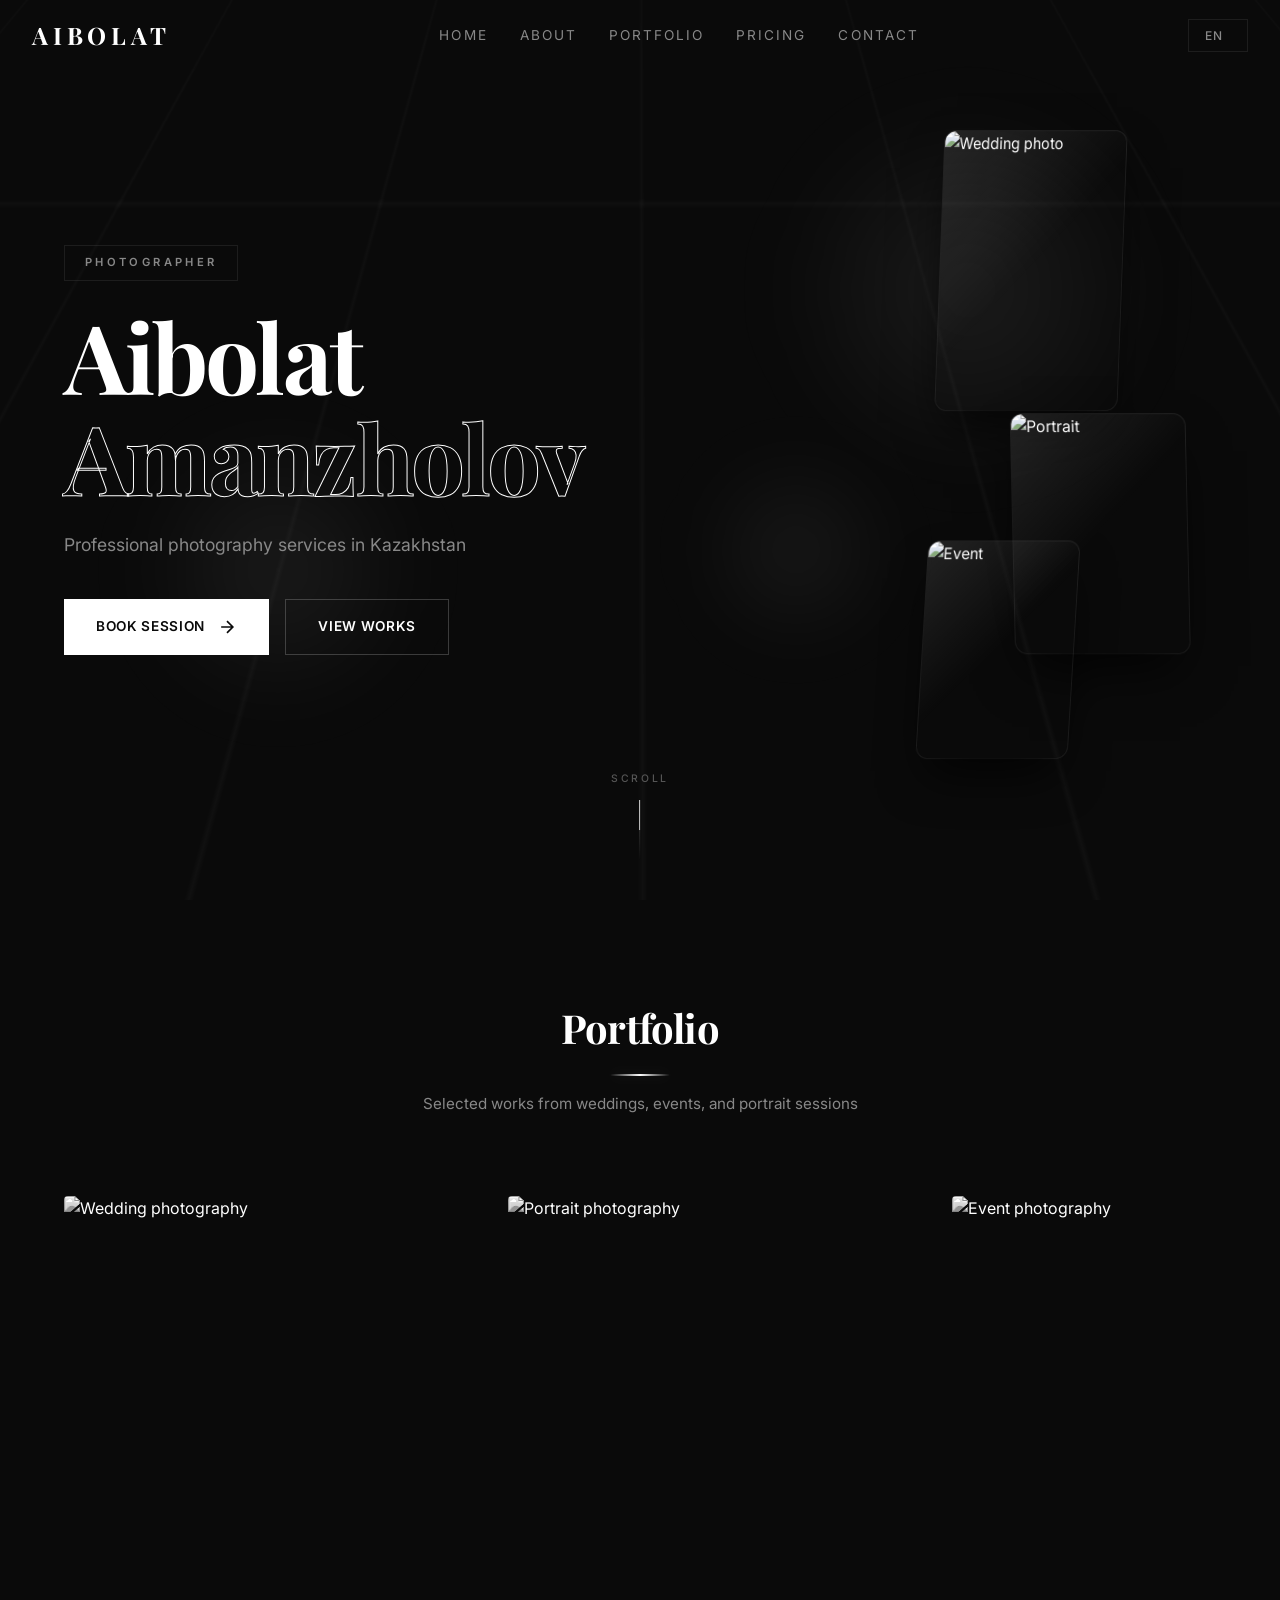
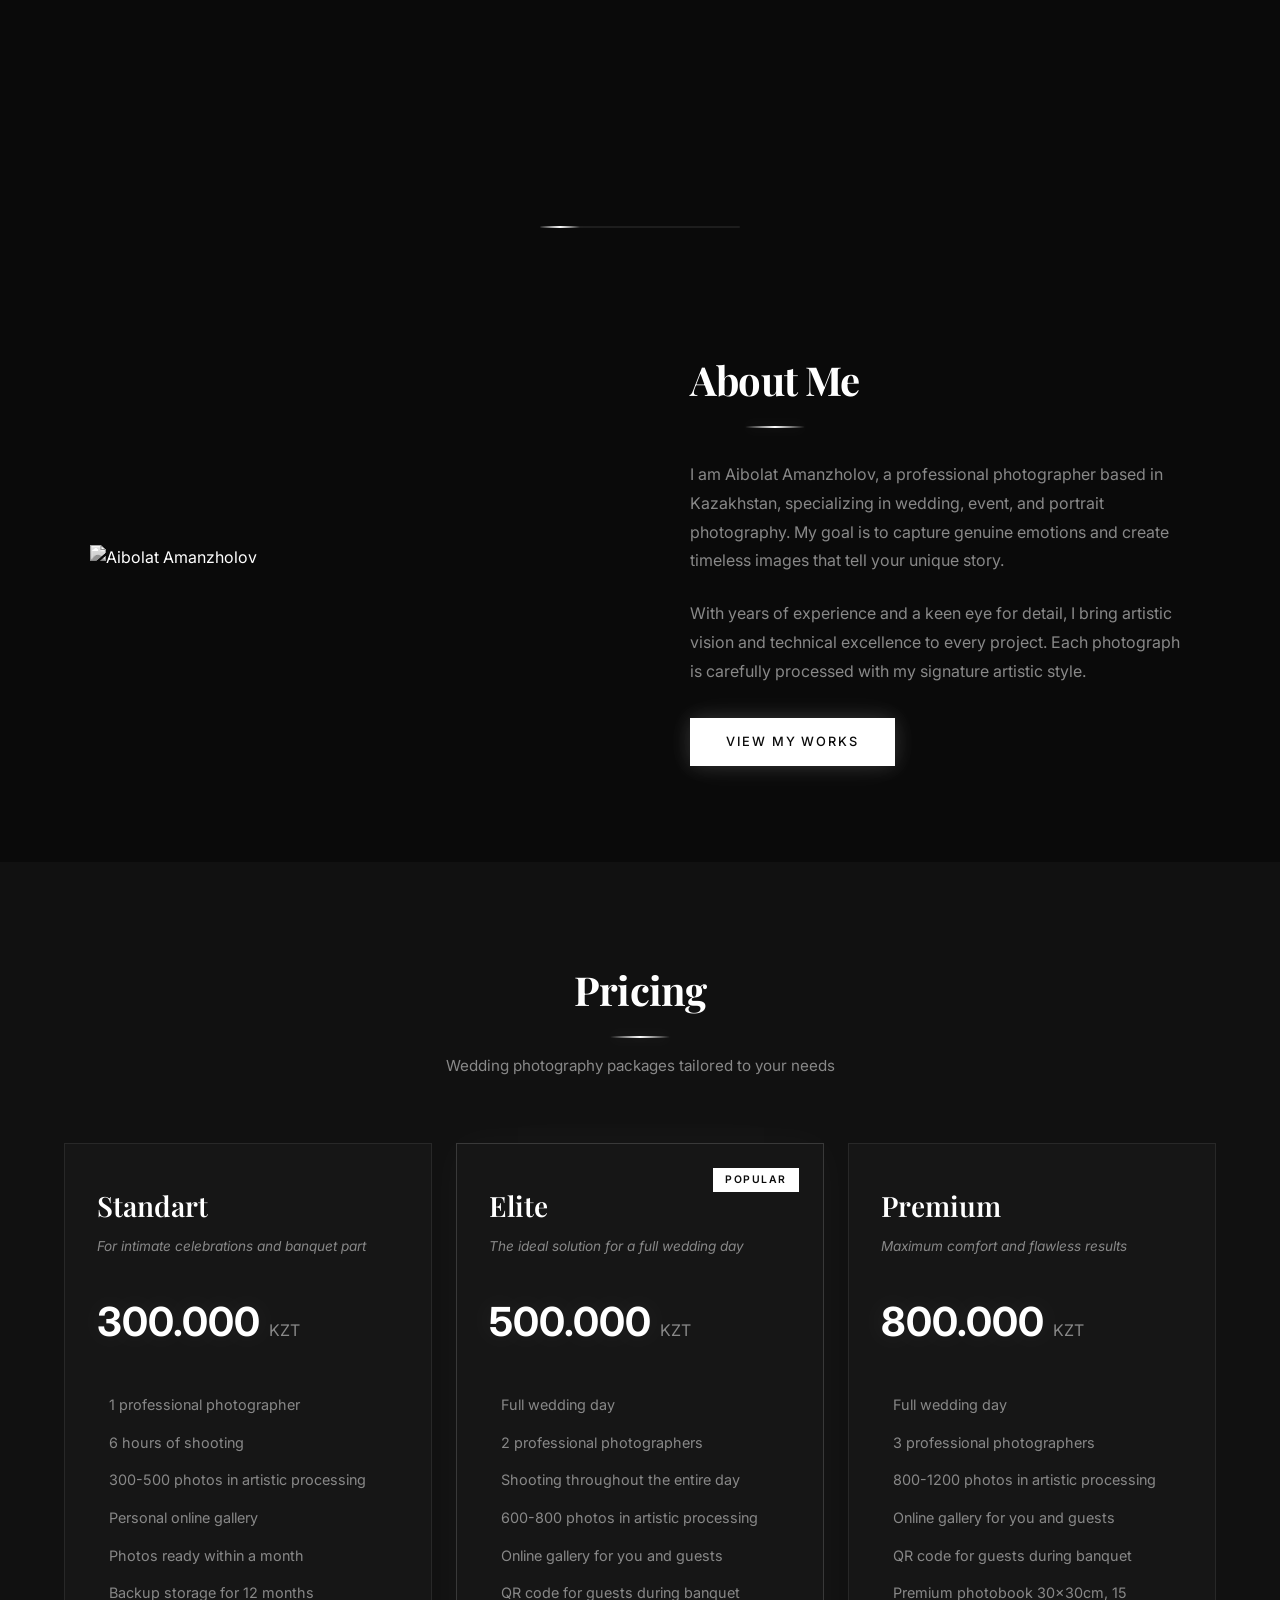
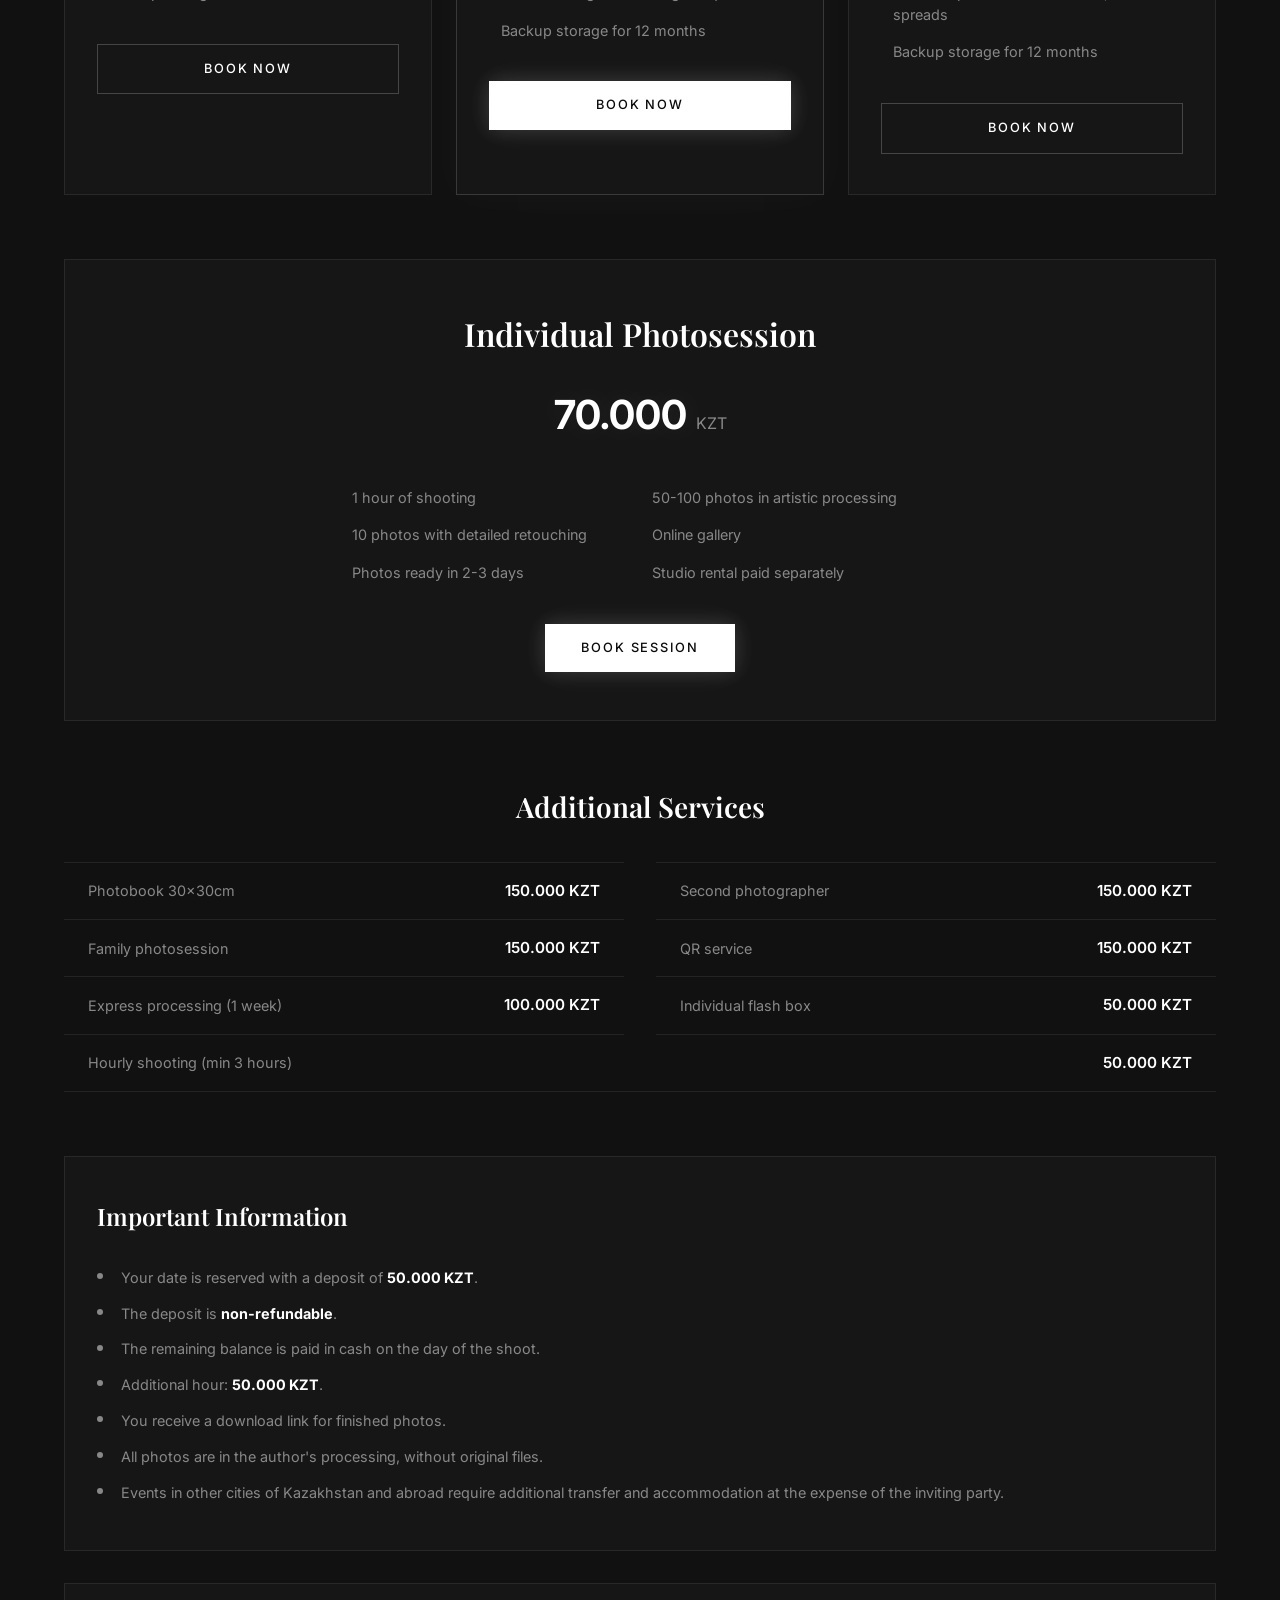
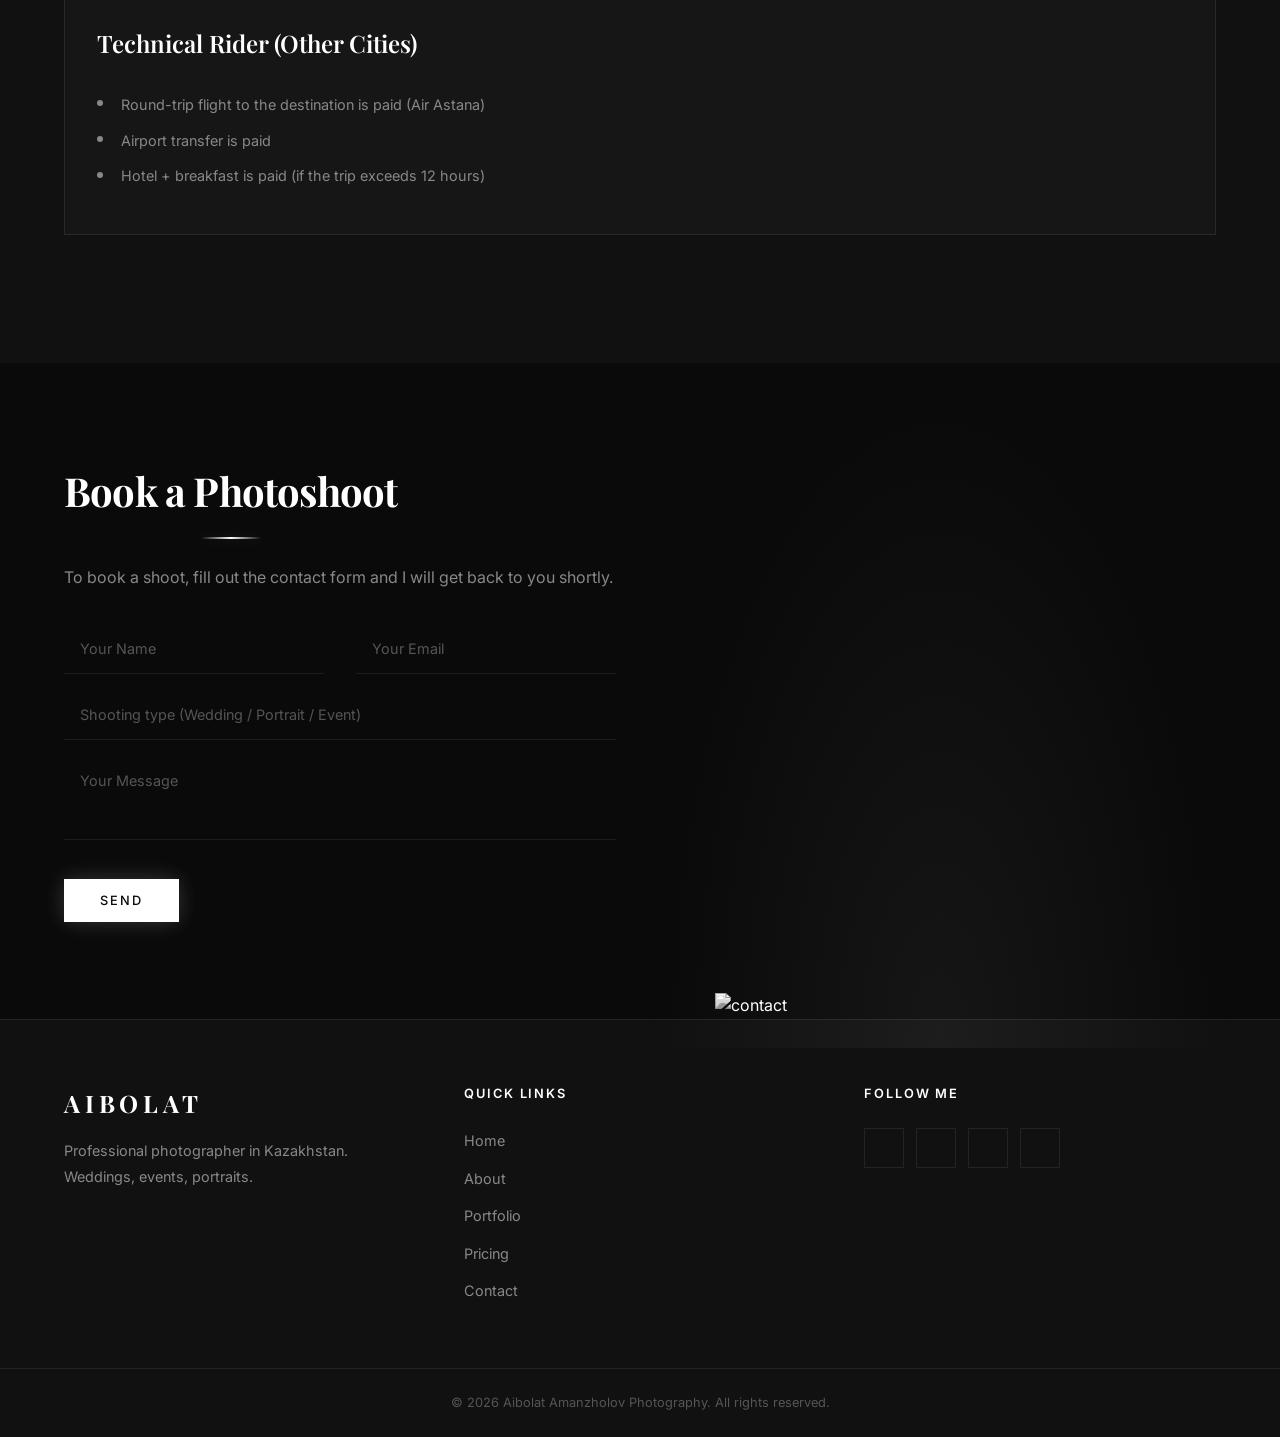
==== index.html @ a849c8fe "Add files via upload" ====
<!DOCTYPE html>
<html lang="ru">
  <head>
    <meta charset="UTF-8" />
    <meta name="viewport" content="width=device-width, initial-scale=1.0" />
    <link
      href="https://cdn.jsdelivr.net/npm/remixicon@4.5.0/fonts/remixicon.css"
      rel="stylesheet"
    />
    <link rel="stylesheet" href="styles.css" />
    <title>Aibolat Amanzholov | Photography</title>
  </head>
  <body>
    <nav>
      <div class="nav__header">
        <div class="nav__logo">
          <a href="#">AIBOLAT</a>
        </div>
        <div class="nav__menu__btn" id="menu-btn">
          <i class="ri-menu-3-line"></i>
        </div>
      </div>
      <ul class="nav__links" id="nav-links">
        <li><a href="#home" data-i18n="nav.home">Home</a></li>
        <li><a href="#about" data-i18n="nav.about">About</a></li>
        <li><a href="#portfolio" data-i18n="nav.portfolio">Portfolio</a></li>
        <li><a href="#pricing" data-i18n="nav.pricing">Pricing</a></li>
        <li><a href="#contact" data-i18n="nav.contact">Contact</a></li>
      </ul>
      <div class="lang-switcher" id="lang-switcher">
        <button class="lang-switcher__current" id="lang-btn">
          <span id="lang-label">EN</span>
          <i class="ri-global-line"></i>
        </button>
        <div class="lang-switcher__dropdown" id="lang-dropdown">
          <button data-lang="en" class="lang-option active">English</button>
          <button data-lang="ru" class="lang-option">Русский</button>
          <button data-lang="kz" class="lang-option">Қазақша</button>
        </div>
      </div>
    </nav>

    <header id="home" class="hero-3d">
      <!-- 3D Scene Container -->
      <div class="hero-scene" id="hero-scene">
        <!-- Background Layer -->
        <div class="hero-bg-layer" data-depth="0.1">
          <div class="hero-grid"></div>
        </div>
        
        <!-- Floating 3D Cards -->
        <div class="hero-cards-layer" data-depth="0.3">
          <div class="hero-card hero-card--1" data-depth="0.4">
            <img src="photos/1.jpg" alt="Wedding photo">
          </div>
          <div class="hero-card hero-card--2" data-depth="0.5">
            <img src="photos/2.jpg" alt="Portrait" />
          </div>
          <div class="hero-card hero-card--3" data-depth="0.6">
            <img src="photos/3.jpg" alt="Event" />
          </div>
        </div>
        
        <!-- Content Layer -->
        <div class="hero-content-layer" data-depth="0.2">
          <div class="hero-content-inner">
            <div class="hero-badge-new" data-i18n="header.badge">PHOTOGRAPHER</div>
            <h1 class="hero-title-3d">
              <span class="hero-word" data-char-wrap>Aibolat</span>
              <span class="hero-word hero-word--accent" data-char-wrap>Amanzholov</span>
            </h1>
            <p class="hero-tagline" data-i18n="header.description">
              Professional photography services in Kazakhstan
            </p>
            <div class="hero-cta">
              <a href="#contact" class="btn btn--primary-3d" data-i18n="header.hire">
                <span>Book Session</span>
                <svg width="20" height="20" viewBox="0 0 24 24" fill="none" stroke="currentColor" stroke-width="2">
                  <path d="M5 12h14M12 5l7 7-7 7"/>
                </svg>
              </a>
              <a href="#portfolio" class="btn btn--ghost" data-i18n="header.portfolio">View Works</a>
            </div>
          </div>
        </div>
        
        <!-- Floating Elements -->
        <div class="hero-floaters">
          <div class="hero-floater hero-floater--1" data-depth="0.7"></div>
          <div class="hero-floater hero-floater--2" data-depth="0.8"></div>
          <div class="hero-floater hero-floater--3" data-depth="0.5"></div>
        </div>
      </div>
      
      <!-- Scroll Indicator -->
      <div class="hero-scroll-indicator">
        <div class="hero-scroll-text" data-i18n="header.scroll">Scroll</div>
        <div class="hero-scroll-line"></div>
      </div>
    </header>

    <section class="scroll-gallery" id="portfolio">
      <div class="scroll-gallery__header">
        <h2 class="section__header" data-scroll="fade-up" data-i18n="portfolio.title">Portfolio</h2>
        <p class="portfolio__subtitle" data-scroll="fade-up" data-scroll-delay="200" data-i18n="portfolio.subtitle">Selected works from weddings, events, and portrait sessions</p>
      </div>
      <div class="scroll-gallery__viewport">
      <div class="scroll-gallery__track">
        <div class="scroll-gallery__item" data-category="wedding">
          <div class="scroll-gallery__item-inner">
            <img src="https://images.unsplash.com/photo-1519741497674-611481863552?w=600&h=800&fit=crop&q=80" alt="Wedding photography" />
            <div class="scroll-gallery__item-label"><span data-i18n="portfolio.wedding">Wedding</span></div>
          </div>
        </div>
        <div class="scroll-gallery__item" data-category="portrait">
          <div class="scroll-gallery__item-inner">
            <img src="https://images.unsplash.com/photo-1507003211169-0a1dd7228f2d?w=600&h=800&fit=crop&q=80" alt="Portrait photography" />
            <div class="scroll-gallery__item-label"><span data-i18n="portfolio.portrait">Portrait</span></div>
          </div>
        </div>
        <div class="scroll-gallery__item" data-category="event">
          <div class="scroll-gallery__item-inner">
            <img src="https://images.unsplash.com/photo-1511795409834-ef04bbd61622?w=600&h=800&fit=crop&q=80" alt="Event photography" />
            <div class="scroll-gallery__item-label"><span data-i18n="portfolio.event">Event</span></div>
          </div>
        </div>
        <div class="scroll-gallery__item" data-category="wedding">
          <div class="scroll-gallery__item-inner">
            <img src="https://images.unsplash.com/photo-1606216794074-735e91aa2c92?w=600&h=800&fit=crop&q=80" alt="Wedding photography" />
            <div class="scroll-gallery__item-label"><span data-i18n="portfolio.wedding">Wedding</span></div>
          </div>
        </div>
        <div class="scroll-gallery__item" data-category="portrait">
          <div class="scroll-gallery__item-inner">
            <img src="https://images.unsplash.com/photo-1531746020798-e6953c6e8e04?w=600&h=800&fit=crop&q=80" alt="Portrait photography" />
            <div class="scroll-gallery__item-label"><span data-i18n="portfolio.portrait">Portrait</span></div>
          </div>
        </div>
        <div class="scroll-gallery__item" data-category="event">
          <div class="scroll-gallery__item-inner">
            <img src="https://images.unsplash.com/photo-1540575467063-178a50c2df87?w=600&h=800&fit=crop&q=80" alt="Event photography" />
            <div class="scroll-gallery__item-label"><span data-i18n="portfolio.event">Event</span></div>
          </div>
        </div>
        <div class="scroll-gallery__item" data-category="wedding">
          <div class="scroll-gallery__item-inner">
            <img src="https://images.unsplash.com/photo-1583939003579-730e3918a45a?w=600&h=800&fit=crop&q=80" alt="Wedding photography" />
            <div class="scroll-gallery__item-label"><span data-i18n="portfolio.wedding">Wedding</span></div>
          </div>
        </div>
      </div>
      <div class="scroll-gallery__speed-bar">
        <div class="scroll-gallery__speed-fill"></div>
      </div>
      </div>
    </section>

    <!-- Custom cursor for gallery -->
    <div class="gallery-cursor" id="gallery-cursor">
      <i class="ri-arrow-right-line"></i>
    </div>

    <section class="section__container about__container" id="about">
      <div class="about__image" data-scroll="fade-right">
        <div class="about__image-wrapper">
          <img src="https://images.unsplash.com/photo-1554048612-b6a482bc67e5?w=600&h=750&fit=crop&q=80" alt="Aibolat Amanzholov" />
          <div class="about__image-glow"></div>
        </div>
      </div>
      <div class="about__content" data-scroll="fade-left" data-scroll-delay="200">
        <h2 class="section__header" data-i18n="about.title">About Me</h2>
        <p data-i18n="about.p1">
          I am Aibolat Amanzholov, a professional photographer based in Kazakhstan, specializing in wedding, event, and portrait photography. My goal is to capture genuine emotions and create timeless images that tell your unique story.
        </p>
        <p data-i18n="about.p2">
          With years of experience and a keen eye for detail, I bring artistic vision and technical excellence to every project. Each photograph is carefully processed with my signature artistic style.
        </p>
        <div class="about__btn">
          <a href="#portfolio" class="btn btn--glow" data-i18n="about.btn">VIEW MY WORKS</a>
        </div>
      </div>
    </section>

    <!-- Lightbox -->
    <div class="lightbox" id="lightbox">
      <button class="lightbox__close" id="lightbox-close"><i class="ri-close-line"></i></button>
      <button class="lightbox__prev" id="lightbox-prev"><i class="ri-arrow-left-s-line"></i></button>
      <button class="lightbox__next" id="lightbox-next"><i class="ri-arrow-right-s-line"></i></button>
      <div class="lightbox__content">
        <img id="lightbox-img" src="" alt="Gallery photo" />
      </div>
    </div>

    <section class="pricing" id="pricing">
      <div class="section__container pricing__container">
        <h2 class="section__header" data-scroll="fade-up" data-i18n="pricing.title">Pricing</h2>
        <p class="pricing__subtitle" data-scroll="fade-up" data-scroll-delay="100" data-i18n="pricing.subtitle">Wedding photography packages tailored to your needs</p>

        <!-- Wedding Packages -->
        <div class="pricing__grid" data-scroll-stagger>
          <div class="pricing__card">
            <div class="pricing__card-glow"></div>
            <h3 data-i18n="pricing.standart.name">Standart</h3>
            <p class="pricing__tagline" data-i18n="pricing.standart.tagline">For intimate celebrations and banquet part</p>
            <div class="pricing__price">300.000 <span>KZT</span></div>
            <ul class="pricing__features">
              <li><i class="ri-check-line"></i> <span data-i18n="pricing.standart.f1">1 professional photographer</span></li>
              <li><i class="ri-check-line"></i> <span data-i18n="pricing.standart.f2">6 hours of shooting</span></li>
              <li><i class="ri-check-line"></i> <span data-i18n="pricing.standart.f3">300-500 photos in artistic processing</span></li>
              <li><i class="ri-check-line"></i> <span data-i18n="pricing.standart.f4">Personal online gallery</span></li>
              <li><i class="ri-check-line"></i> <span data-i18n="pricing.standart.f5">Photos ready within a month</span></li>
              <li><i class="ri-check-line"></i> <span data-i18n="pricing.standart.f6">Backup storage for 12 months</span></li>
            </ul>
            <a href="#contact" class="btn btn--outline" data-i18n="pricing.book">Book Now</a>
          </div>

          <div class="pricing__card pricing__card--featured">
            <div class="pricing__card-glow pricing__card-glow--featured"></div>
            <div class="pricing__badge" data-i18n="pricing.popular">Popular</div>
            <h3 data-i18n="pricing.elite.name">Elite</h3>
            <p class="pricing__tagline" data-i18n="pricing.elite.tagline">The ideal solution for a full wedding day</p>
            <div class="pricing__price">500.000 <span>KZT</span></div>
            <ul class="pricing__features">
              <li><i class="ri-check-line"></i> <span data-i18n="pricing.elite.f1">Full wedding day</span></li>
              <li><i class="ri-check-line"></i> <span data-i18n="pricing.elite.f2">2 professional photographers</span></li>
              <li><i class="ri-check-line"></i> <span data-i18n="pricing.elite.f3">Shooting throughout the entire day</span></li>
              <li><i class="ri-check-line"></i> <span data-i18n="pricing.elite.f4">600-800 photos in artistic processing</span></li>
              <li><i class="ri-check-line"></i> <span data-i18n="pricing.elite.f5">Online gallery for you and guests</span></li>
              <li><i class="ri-check-line"></i> <span data-i18n="pricing.elite.f6">QR code for guests during banquet</span></li>
              <li><i class="ri-check-line"></i> <span data-i18n="pricing.elite.f7">Backup storage for 12 months</span></li>
            </ul>
            <a href="#contact" class="btn btn--glow" data-i18n="pricing.book">Book Now</a>
          </div>

          <div class="pricing__card">
            <div class="pricing__card-glow"></div>
            <h3 data-i18n="pricing.premium.name">Premium</h3>
            <p class="pricing__tagline" data-i18n="pricing.premium.tagline">Maximum comfort and flawless results</p>
            <div class="pricing__price">800.000 <span>KZT</span></div>
            <ul class="pricing__features">
              <li><i class="ri-check-line"></i> <span data-i18n="pricing.premium.f1">Full wedding day</span></li>
              <li><i class="ri-check-line"></i> <span data-i18n="pricing.premium.f2">3 professional photographers</span></li>
              <li><i class="ri-check-line"></i> <span data-i18n="pricing.premium.f3">800-1200 photos in artistic processing</span></li>
              <li><i class="ri-check-line"></i> <span data-i18n="pricing.premium.f4">Online gallery for you and guests</span></li>
              <li><i class="ri-check-line"></i> <span data-i18n="pricing.premium.f5">QR code for guests during banquet</span></li>
              <li><i class="ri-check-line"></i> <span data-i18n="pricing.premium.f6">Premium photobook 30x30cm, 15 spreads</span></li>
              <li><i class="ri-check-line"></i> <span data-i18n="pricing.premium.f7">Backup storage for 12 months</span></li>
            </ul>
            <a href="#contact" class="btn btn--outline" data-i18n="pricing.book">Book Now</a>
          </div>
        </div>

        <!-- Individual Session -->
        <div class="pricing__individual">
          <div class="pricing__individual-card">
            <div class="pricing__card-glow"></div>
            <h3 data-i18n="pricing.individual.name">Individual Photosession</h3>
            <div class="pricing__price">70.000 <span>KZT</span></div>
            <ul class="pricing__features pricing__features--inline">
              <li><i class="ri-check-line"></i> <span data-i18n="pricing.individual.f1">1 hour of shooting</span></li>
              <li><i class="ri-check-line"></i> <span data-i18n="pricing.individual.f2">50-100 photos in artistic processing</span></li>
              <li><i class="ri-check-line"></i> <span data-i18n="pricing.individual.f3">10 photos with detailed retouching</span></li>
              <li><i class="ri-check-line"></i> <span data-i18n="pricing.individual.f4">Online gallery</span></li>
              <li><i class="ri-check-line"></i> <span data-i18n="pricing.individual.f5">Photos ready in 2-3 days</span></li>
              <li><i class="ri-check-line"></i> <span data-i18n="pricing.individual.f6">Studio rental paid separately</span></li>
            </ul>
            <a href="#contact" class="btn btn--glow" data-i18n="pricing.bookSession">Book Session</a>
          </div>
        </div>

        <!-- Additional Services -->
        <div class="pricing__extras">
          <h3 data-i18n="pricing.extras.title">Additional Services</h3>
          <div class="pricing__extras-grid">
            <div class="pricing__extra-item">
              <span class="pricing__extra-name" data-i18n="pricing.extras.e1">Photobook 30x30cm</span>
              <span class="pricing__extra-price">150.000 KZT</span>
            </div>
            <div class="pricing__extra-item">
              <span class="pricing__extra-name" data-i18n="pricing.extras.e2">Second photographer</span>
              <span class="pricing__extra-price">150.000 KZT</span>
            </div>
            <div class="pricing__extra-item">
              <span class="pricing__extra-name" data-i18n="pricing.extras.e3">Family photosession</span>
              <span class="pricing__extra-price">150.000 KZT</span>
            </div>
            <div class="pricing__extra-item">
              <span class="pricing__extra-name" data-i18n="pricing.extras.e4">QR service</span>
              <span class="pricing__extra-price">150.000 KZT</span>
            </div>
            <div class="pricing__extra-item">
              <span class="pricing__extra-name" data-i18n="pricing.extras.e5">Express processing (1 week)</span>
              <span class="pricing__extra-price">100.000 KZT</span>
            </div>
            <div class="pricing__extra-item">
              <span class="pricing__extra-name" data-i18n="pricing.extras.e6">Individual flash box</span>
              <span class="pricing__extra-price">50.000 KZT</span>
            </div>
            <div class="pricing__extra-item">
              <span class="pricing__extra-name" data-i18n="pricing.extras.e7">Hourly shooting (min 3 hours)</span>
              <span class="pricing__extra-price">50.000 KZT</span>
            </div>
          </div>
        </div>

        <!-- Important Info -->
        <div class="pricing__info" data-scroll="fade-up">
          <h3 data-i18n="pricing.info.title">Important Information</h3>
          <ul>
            <li data-i18n-html="pricing.info.i1">Your date is reserved with a deposit of <strong>50.000 KZT</strong>.</li>
            <li data-i18n-html="pricing.info.i2">The deposit is <strong>non-refundable</strong>.</li>
            <li data-i18n="pricing.info.i3">The remaining balance is paid in cash on the day of the shoot.</li>
            <li data-i18n-html="pricing.info.i4">Additional hour: <strong>50.000 KZT</strong>.</li>
            <li data-i18n="pricing.info.i5">You receive a download link for finished photos.</li>
            <li data-i18n="pricing.info.i6">All photos are in the author's processing, without original files.</li>
            <li data-i18n="pricing.info.i7">Events in other cities of Kazakhstan and abroad require additional transfer and accommodation at the expense of the inviting party.</li>
          </ul>
        </div>

        <!-- Rider -->
        <div class="pricing__rider" data-scroll="fade-up" data-scroll-delay="200">
          <h3 data-i18n="pricing.rider.title">Technical Rider (Other Cities)</h3>
          <ul>
            <li data-i18n="pricing.rider.r1">Round-trip flight to the destination is paid (Air Astana)</li>
            <li data-i18n="pricing.rider.r2">Airport transfer is paid</li>
            <li data-i18n="pricing.rider.r3">Hotel + breakfast is paid (if the trip exceeds 12 hours)</li>
          </ul>
        </div>
      </div>
    </section>

    <section class="contact" id="contact">
      <div class="section__container contact__container">
        <div class="contact__content" data-scroll="fade-right">
          <h2 class="section__header" data-i18n="contact.title">Book a Photoshoot</h2>
          <p data-i18n="contact.desc">
            To book a shoot, fill out the contact form and I will get back to you shortly.
          </p>
          <form action="/">
            <div class="input__row">
              <input type="text" data-i18n-placeholder="contact.name" placeholder="Your Name" />
              <input type="text" data-i18n-placeholder="contact.email" placeholder="Your Email" />
            </div>
            <input type="text" data-i18n-placeholder="contact.type" placeholder="Shooting type (Wedding / Portrait / Event)" />
            <textarea data-i18n-placeholder="contact.message" placeholder="Your Message" rows="3"></textarea>
            <button class="btn btn--glow" type="submit" data-i18n="contact.send">SEND</button>
          </form>
        </div>
        <div class="contact__image" data-scroll="fade-left" data-scroll-delay="200">
          <img src="https://images.unsplash.com/photo-1452587925148-ce544e77e70d?w=600&h=800&fit=crop&q=80" alt="contact" />
          <div class="contact__image-glow"></div>
        </div>
      </div>
    </section>

    <footer>
      <div class="section__container footer__container" data-scroll-stagger>
        <div class="footer__col">
          <div class="footer__logo">AIBOLAT</div>
          <p data-i18n="footer.desc">
            Professional photographer in Kazakhstan. Weddings, events, portraits.
          </p>
        </div>
        <div class="footer__col">
          <h4 data-i18n="footer.links">Quick Links</h4>
          <ul class="footer__links">
            <li><a href="#home" data-i18n="nav.home">Home</a></li>
            <li><a href="#about" data-i18n="nav.about">About</a></li>
            <li><a href="#portfolio" data-i18n="nav.portfolio">Portfolio</a></li>
            <li><a href="#pricing" data-i18n="nav.pricing">Pricing</a></li>
            <li><a href="#contact" data-i18n="nav.contact">Contact</a></li>
          </ul>
        </div>
        <div class="footer__col">
          <h4 data-i18n="footer.follow">Follow Me</h4>
          <ul class="footer__socials">
            <li>
              <a href="#" aria-label="Instagram"><i class="ri-instagram-line"></i></a>
            </li>
            <li>
              <a href="#" aria-label="Telegram"><i class="ri-telegram-fill"></i></a>
            </li>
            <li>
              <a href="#" aria-label="WhatsApp"><i class="ri-whatsapp-line"></i></a>
            </li>
            <li>
              <a href="#" aria-label="YouTube"><i class="ri-youtube-fill"></i></a>
            </li>
          </ul>
        </div>
      </div>
      <div class="footer__bar">
        &copy; 2026 Aibolat Amanzholov Photography. All rights reserved.
      </div>
    </footer>

    <script src="https://unpkg.com/scrollreveal"></script>
    <script src="main.js"></script>
  </body>
</html>
---- styles.css ----
@import url("https://fonts.googleapis.com/css2?family=Playfair+Display:ital,wght@0,400..900;1,400..900&family=Inter:wght@100;200;300;400;500;600;700;800;900&display=swap");

:root {
  --bg-primary: #0a0a0a;
  --bg-secondary: #111111;
  --bg-card: #161616;
  --bg-card-hover: #1a1a1a;
  --text-primary: #ffffff;
  --text-secondary: #888888;
  --text-muted: #555555;
  --accent: #ffffff;
  --accent-glow: rgba(255, 255, 255, 0.15);
  --accent-glow-strong: rgba(255, 255, 255, 0.3);
  --border: rgba(255, 255, 255, 0.08);
  --border-hover: rgba(255, 255, 255, 0.2);
  --max-width: 1200px;
  --header-font: "Playfair Display", serif;
  --body-font: "Inter", sans-serif;
}

* {
  padding: 0;
  margin: 0;
  box-sizing: border-box;
}

::selection {
  background: rgba(255, 255, 255, 0.2);
  color: #fff;
}

.section__container {
  max-width: var(--max-width);
  margin: auto;
  padding: 6rem 1.5rem;
}

.section__header {
  position: relative;
  width: fit-content;
  margin-inline: auto;
  padding-bottom: 1rem;
  font-size: 2.5rem;
  font-weight: 700;
  font-family: var(--header-font);
  color: var(--text-primary);
  text-align: center;
  letter-spacing: -0.02em;
}

.section__header::after {
  position: absolute;
  content: "";
  bottom: 0;
  left: 50%;
  transform: translateX(-50%);
  height: 2px;
  width: 60px;
  background: linear-gradient(90deg, transparent, var(--text-primary), transparent);
  box-shadow: 0 0 15px var(--accent-glow), 0 0 30px var(--accent-glow);
}

/* Buttons */
.btn {
  display: inline-block;
  padding: 0.875rem 2.25rem;
  outline: none;
  border: none;
  font-family: var(--body-font);
  font-size: 0.8rem;
  font-weight: 500;
  letter-spacing: 0.15em;
  text-transform: uppercase;
  text-decoration: none;
  cursor: pointer;
  transition: all 0.4s cubic-bezier(0.25, 0.46, 0.45, 0.94);
}

.btn--glow {
  color: var(--bg-primary);
  background-color: var(--text-primary);
  box-shadow: 0 0 20px var(--accent-glow), 0 0 40px rgba(255, 255, 255, 0.05);
}

.btn--glow:hover {
  background-color: #e0e0e0;
  box-shadow: 0 0 30px var(--accent-glow-strong), 0 0 60px var(--accent-glow);
  transform: translateY(-2px);
}

.btn--outline {
  color: var(--text-primary);
  background-color: transparent;
  border: 1px solid var(--border-hover);
}

.btn--outline:hover {
  border-color: var(--text-primary);
  background-color: rgba(255, 255, 255, 0.05);
  box-shadow: 0 0 20px var(--accent-glow);
  transform: translateY(-2px);
}

img {
  display: flex;
  width: 100%;
}

a {
  text-decoration: none;
  transition: 0.3s;
}

ul {
  list-style: none;
}

html,
body {
  scroll-behavior: smooth;
}

body {
  font-family: var(--body-font);
  background-color: var(--bg-primary);
  color: var(--text-primary);
  line-height: 1.6;
  overflow-x: hidden;
}

/* ==================== NAV ==================== */
nav {
  position: fixed;
  isolation: isolate;
  width: 100%;
  z-index: 99;
  transition: background-color 0.3s;
}

nav.scrolled {
  background-color: rgba(10, 10, 10, 0.95);
  backdrop-filter: blur(20px);
  border-bottom: 1px solid var(--border);
}

.nav__header {
  padding: 1rem 1.5rem;
  width: 100%;
  display: flex;
  align-items: center;
  justify-content: space-between;
}

.nav__logo a {
  font-family: var(--header-font);
  font-size: 1.5rem;
  font-weight: 700;
  color: var(--text-primary);
  letter-spacing: 0.2em;
}

.nav__menu__btn {
  font-size: 1.5rem;
  color: var(--text-primary);
  cursor: pointer;
}

@media (max-width: 767px) {
  nav > .lang-switcher {
    position: absolute;
    top: 0.85rem;
    right: 3.5rem;
  }
}

.nav__links {
  position: absolute;
  bottom: 0;
  left: 0;
  width: 100%;
  display: flex;
  align-items: center;
  justify-content: center;
  flex-direction: column;
  gap: 2rem;
  padding: 2rem;
  background-color: rgba(10, 10, 10, 0.98);
  backdrop-filter: blur(20px);
  transition: transform 0.5s cubic-bezier(0.25, 0.46, 0.45, 0.94);
  z-index: -1;
}

.nav__links.open {
  transform: translateY(100%);
}

.nav__links a {
  font-weight: 400;
  font-size: 0.85rem;
  letter-spacing: 0.15em;
  text-transform: uppercase;
  color: var(--text-secondary);
}

.nav__links a:hover {
  color: var(--text-primary);
  text-shadow: 0 0 20px var(--accent-glow);
}

/* ==================== LANGUAGE SWITCHER ==================== */
.lang-switcher {
  position: relative;
  z-index: 100;
}

.lang-switcher__current {
  display: flex;
  align-items: center;
  gap: 0.5rem;
  padding: 0.5rem 1rem;
  background: transparent;
  border: 1px solid var(--border);
  color: var(--text-secondary);
  font-family: var(--body-font);
  font-size: 0.75rem;
  font-weight: 500;
  letter-spacing: 0.1em;
  cursor: pointer;
  transition: all 0.3s;
}

.lang-switcher__current:hover {
  border-color: var(--border-hover);
  color: var(--text-primary);
}

.lang-switcher__current i {
  font-size: 1rem;
}

.lang-switcher__dropdown {
  position: absolute;
  top: calc(100% + 0.5rem);
  right: 0;
  display: flex;
  flex-direction: column;
  min-width: 140px;
  background-color: rgba(17, 17, 17, 0.98);
  border: 1px solid var(--border);
  backdrop-filter: blur(20px);
  opacity: 0;
  visibility: hidden;
  transform: translateY(-8px);
  transition: all 0.3s cubic-bezier(0.25, 0.46, 0.45, 0.94);
}

.lang-switcher__dropdown.open {
  opacity: 1;
  visibility: visible;
  transform: translateY(0);
}

.lang-option {
  padding: 0.65rem 1rem;
  background: none;
  border: none;
  color: var(--text-secondary);
  font-family: var(--body-font);
  font-size: 0.8rem;
  text-align: left;
  cursor: pointer;
  transition: all 0.2s;
}

.lang-option:hover {
  background-color: rgba(255, 255, 255, 0.05);
  color: var(--text-primary);
}

.lang-option.active {
  color: var(--text-primary);
  background-color: rgba(255, 255, 255, 0.03);
}

/* ==================== 3D PARALLAX HERO SECTION ==================== */
.hero-3d {
  position: relative;
  min-height: 100vh;
  display: flex;
  align-items: center;
  justify-content: center;
  background: var(--bg-primary);
  overflow: hidden;
  perspective: 1000px;
}

.hero-scene {
  position: relative;
  width: 100%;
  height: 100vh;
  transform-style: preserve-3d;
  transition: opacity 0.6s ease, transform 0.6s ease;
}

/* Scroll fade out effect */
.hero-3d.is-scrolled .hero-scene {
  opacity: 0;
  transform: translateY(-100px) rotateX(10deg) scale(0.9);
}

.hero-3d.is-scrolled .hero-scroll-indicator {
  opacity: 0;
  transform: translateX(-50%) translateY(30px);
}

/* Background Grid Layer */
.hero-bg-layer {
  position: absolute;
  inset: 0;
  z-index: 1;
}

.hero-grid {
  position: absolute;
  inset: -50%;
  background-image: 
    linear-gradient(rgba(255, 255, 255, 0.03) 1px, transparent 1px),
    linear-gradient(90deg, rgba(255, 255, 255, 0.03) 1px, transparent 1px);
  background-size: 80px 80px;
  transform: perspective(500px) rotateX(60deg);
  transform-origin: center top;
  mask-image: radial-gradient(ellipse at center, black 30%, transparent 70%);
  -webkit-mask-image: radial-gradient(ellipse at center, black 30%, transparent 70%);
}

/* 3D Floating Cards */
.hero-cards-layer {
  position: absolute;
  inset: 0;
  z-index: 2;
  pointer-events: none;
}

.hero-card {
  position: absolute;
  width: 200px;
  height: 280px;
  border-radius: 12px;
  overflow: hidden;
  box-shadow: 
    0 25px 50px -12px rgba(0, 0, 0, 0.8),
    0 0 0 1px rgba(255, 255, 255, 0.1);
  transform-style: preserve-3d;
  transition: transform 0.1s ease-out;
  will-change: transform;
}

.hero-card img {
  width: 100%;
  height: 100%;
  object-fit: cover;
  filter: grayscale(60%) contrast(1.1);
  transition: filter 0.4s ease;
}

.hero-card::after {
  content: '';
  position: absolute;
  inset: 0;
  background: linear-gradient(135deg, rgba(255,255,255,0.1) 0%, transparent 50%);
  pointer-events: none;
}

.hero-card--1 {
  top: 15%;
  right: 10%;
  transform: rotateY(-25deg) rotateX(5deg) translateZ(50px);
  animation: float1 6s ease-in-out infinite;
}

.hero-card--2 {
  top: 45%;
  right: 5%;
  width: 180px;
  height: 240px;
  transform: rotateY(-15deg) rotateX(-5deg) translateZ(100px);
  animation: float2 7s ease-in-out infinite;
}

.hero-card--3 {
  bottom: 15%;
  right: 15%;
  width: 160px;
  height: 220px;
  transform: rotateY(-20deg) rotateX(10deg) translateZ(30px);
  animation: float3 8s ease-in-out infinite;
}

@keyframes float1 {
  0%, 100% { transform: rotateY(-25deg) rotateX(5deg) translateZ(50px) translateY(0); }
  50% { transform: rotateY(-25deg) rotateX(5deg) translateZ(50px) translateY(-20px); }
}

@keyframes float2 {
  0%, 100% { transform: rotateY(-15deg) rotateX(-5deg) translateZ(100px) translateY(0); }
  50% { transform: rotateY(-15deg) rotateX(-5deg) translateZ(100px) translateY(-15px); }
}

@keyframes float3 {
  0%, 100% { transform: rotateY(-20deg) rotateX(10deg) translateZ(30px) translateY(0); }
  50% { transform: rotateY(-20deg) rotateX(10deg) translateZ(30px) translateY(-25px); }
}

/* Content Layer */
.hero-content-layer {
  position: absolute;
  inset: 0;
  display: flex;
  align-items: center;
  z-index: 5;
  padding: 0 5%;
}

.hero-content-inner {
  max-width: 700px;
}

.hero-badge-new {
  display: inline-block;
  padding: 0.5rem 1.25rem;
  margin-bottom: 1.5rem;
  font-size: 0.7rem;
  font-weight: 600;
  letter-spacing: 0.3em;
  color: var(--text-secondary);
  border: 1px solid var(--border);
  opacity: 0;
  transform: translateY(30px);
  animation: fadeInUp 0.8s ease 0.2s forwards;
}

.hero-title-3d {
  font-family: var(--header-font);
  font-size: clamp(3rem, 8vw, 6rem);
  font-weight: 700;
  line-height: 1.05;
  letter-spacing: -0.03em;
  margin-bottom: 1.5rem;
}

.hero-word {
  display: block;
  color: var(--text-primary);
  opacity: 0;
  transform: translateY(60px) rotateX(-15deg);
  animation: wordReveal 1s cubic-bezier(0.16, 1, 0.3, 1) forwards;
  transform-origin: left center;
}

.hero-word:nth-child(1) { animation-delay: 0.3s; }
.hero-word:nth-child(2) { animation-delay: 0.5s; }

.hero-word--accent {
  color: transparent;
  -webkit-text-stroke: 1px var(--text-primary);
  text-stroke: 1px var(--text-primary);
}

@keyframes wordReveal {
  to {
    opacity: 1;
    transform: translateY(0) rotateX(0);
  }
}

@keyframes fadeInUp {
  to {
    opacity: 1;
    transform: translateY(0);
  }
}

.hero-tagline {
  font-size: 1.1rem;
  line-height: 1.6;
  color: var(--text-secondary);
  margin-bottom: 2.5rem;
  max-width: 450px;
  opacity: 0;
  transform: translateY(30px);
  animation: fadeInUp 0.8s ease 0.7s forwards;
}

.hero-cta {
  display: flex;
  gap: 1rem;
  flex-wrap: wrap;
  opacity: 0;
  transform: translateY(30px);
  animation: fadeInUp 0.8s ease 0.9s forwards;
}

.btn--primary-3d {
  display: inline-flex;
  align-items: center;
  gap: 0.75rem;
  padding: 1rem 2rem;
  background: var(--text-primary);
  color: var(--bg-primary);
  font-family: var(--body-font);
  font-size: 0.85rem;
  font-weight: 600;
  letter-spacing: 0.05em;
  text-transform: uppercase;
  text-decoration: none;
  border: none;
  cursor: pointer;
  transition: all 0.4s cubic-bezier(0.16, 1, 0.3, 1);
  overflow: hidden;
  position: relative;
}

.btn--primary-3d svg {
  transition: transform 0.4s ease;
}

.btn--primary-3d:hover {
  transform: translateY(-3px);
  box-shadow: 0 20px 40px rgba(255, 255, 255, 0.15);
}

.btn--primary-3d:hover svg {
  transform: translateX(5px);
}

.btn--ghost {
  display: inline-flex;
  align-items: center;
  padding: 1rem 2rem;
  background: transparent;
  color: var(--text-primary);
  font-family: var(--body-font);
  font-size: 0.85rem;
  font-weight: 600;
  letter-spacing: 0.05em;
  text-transform: uppercase;
  text-decoration: none;
  border: 1px solid var(--border-hover);
  cursor: pointer;
  transition: all 0.4s ease;
}

.btn--ghost:hover {
  border-color: var(--text-primary);
  background: rgba(255, 255, 255, 0.05);
}

/* Floating Elements */
.hero-floaters {
  position: absolute;
  inset: 0;
  z-index: 1;
  pointer-events: none;
}

.hero-floater {
  position: absolute;
  border-radius: 50%;
  background: radial-gradient(circle, rgba(255,255,255,0.08) 0%, transparent 70%);
  filter: blur(40px);
}

.hero-floater--1 {
  width: 400px;
  height: 400px;
  top: 10%;
  left: 60%;
  animation: floatOrb 10s ease-in-out infinite;
}

.hero-floater--2 {
  width: 300px;
  height: 300px;
  bottom: 20%;
  left: 10%;
  animation: floatOrb 12s ease-in-out infinite reverse;
}

.hero-floater--3 {
  width: 200px;
  height: 200px;
  top: 50%;
  right: 30%;
  animation: floatOrb 8s ease-in-out infinite;
}

@keyframes floatOrb {
  0%, 100% { transform: translate(0, 0) scale(1); }
  33% { transform: translate(30px, -30px) scale(1.1); }
  66% { transform: translate(-20px, 20px) scale(0.9); }
}

/* Scroll Indicator */
.hero-scroll-indicator {
  position: absolute;
  bottom: 2.5rem;
  left: 50%;
  transform: translateX(-50%);
  display: flex;
  flex-direction: column;
  align-items: center;
  gap: 0.75rem;
  z-index: 10;
  transition: all 0.5s ease;
}

.hero-scroll-text {
  font-size: 0.65rem;
  font-weight: 500;
  letter-spacing: 0.25em;
  text-transform: uppercase;
  color: var(--text-muted);
}

.hero-scroll-line {
  width: 1px;
  height: 60px;
  background: linear-gradient(to bottom, var(--text-muted), transparent);
  position: relative;
  overflow: hidden;
}

.hero-scroll-line::after {
  content: '';
  position: absolute;
  top: 0;
  left: 0;
  width: 100%;
  height: 30px;
  background: var(--text-primary);
  animation: scrollLine 2s ease-in-out infinite;
}

@keyframes scrollLine {
  0% { transform: translateY(-100%); }
  50% { transform: translateY(200%); }
  100% { transform: translateY(200%); }
}

/* Responsive */
@media (max-width: 1024px) {
  .hero-card--1 { top: 10%; right: 5%; width: 150px; height: 200px; }
  .hero-card--2 { top: 35%; right: 2%; width: 130px; height: 180px; }
  .hero-card--3 { bottom: 20%; right: 8%; width: 120px; height: 160px; }
  
  .hero-title-3d {
    font-size: clamp(2.5rem, 7vw, 4.5rem);
  }
}

@media (max-width: 768px) {
  .hero-cards-layer {
    opacity: 0.4;
  }
  
  .hero-card--1 { right: -5%; }
  .hero-card--2 { right: -10%; }
  .hero-card--3 { right: 0%; }
  
  .hero-content-layer {
    padding: 0 1.5rem;
  }
  
  .hero-cta {
    flex-direction: column;
  }
  
  .btn--primary-3d,
  .btn--ghost {
    width: 100%;
    justify-content: center;
  }
}

@media (max-width: 480px) {
  .hero-title-3d {
    font-size: 2.5rem;
  }
  
  .hero-cards-layer {
    display: none;
  }
}

/* Legacy button styles kept for compatibility */
.btn--primary {
  display: inline-flex;
  align-items: center;
  justify-content: center;
  padding: 1rem 2.5rem;
  background: var(--text-primary);
  color: var(--bg-primary);
  font-family: var(--body-font);
  font-size: 0.85rem;
  font-weight: 600;
  letter-spacing: 0.05em;
  text-transform: uppercase;
  text-decoration: none;
  border: none;
  cursor: pointer;
  transition: all 0.4s cubic-bezier(0.25, 0.46, 0.45, 0.94);
  box-shadow: 0 0 30px rgba(255, 255, 255, 0.1);
}

.btn--primary:hover {
  transform: translateY(-3px);
  box-shadow: 0 0 50px rgba(255, 255, 255, 0.2);
}

.btn--secondary {
  display: inline-flex;
  align-items: center;
  justify-content: center;
  padding: 1rem 2.5rem;
  background: transparent;
  color: var(--text-primary);
  font-family: var(--body-font);
  font-size: 0.85rem;
  font-weight: 600;
  letter-spacing: 0.05em;
  text-transform: uppercase;
  text-decoration: none;
  border: 1px solid var(--border-hover);
  cursor: pointer;
  transition: all 0.4s cubic-bezier(0.25, 0.46, 0.45, 0.94);
}

.btn--secondary:hover {
  border-color: var(--text-primary);
  background: rgba(255, 255, 255, 0.05);
  transform: translateY(-3px);
}

/* Hero Image */
.hero-image {
  position: relative;
  flex-shrink: 0;
  opacity: 0;
  transform: translateX(60px) scale(0.95);
  animation: heroImageReveal 1s cubic-bezier(0.25, 0.46, 0.45, 0.94) 0.3s forwards;
}

@keyframes heroImageReveal {
  to {
    opacity: 1;
    transform: translateX(0) scale(1);
  }
}

.hero-image-wrapper {
  position: relative;
  width: 400px;
  height: 500px;
  overflow: hidden;
  border-radius: 4px;
}

.hero-image-glow {
  position: absolute;
  inset: -50px;
  background: radial-gradient(ellipse at center, rgba(255, 255, 255, 0.08) 0%, transparent 70%);
  pointer-events: none;
  z-index: -1;
  animation: pulseGlow 4s ease-in-out infinite;
}

@keyframes pulseGlow {
  0%, 100% { opacity: 0.5; transform: scale(1); }
  50% { opacity: 0.8; transform: scale(1.1); }
}

.hero-image-wrapper img {
  width: 100%;
  height: 100%;
  object-fit: cover;
  filter: grayscale(100%) contrast(1.1);
  transition: filter 0.6s ease, transform 0.6s ease;
}

.hero-image:hover .hero-image-wrapper img {
  filter: grayscale(50%) contrast(1.05);
  transform: scale(1.05);
}

.hero-image-overlay {
  position: absolute;
  inset: 0;
  background: linear-gradient(to top, rgba(10, 10, 10, 0.4) 0%, transparent 40%);
  pointer-events: none;
}

.hero-badge {
  position: absolute;
  bottom: -15px;
  right: -15px;
  padding: 1rem 1.5rem;
  background: var(--bg-primary);
  border: 1px solid var(--border);
  font-size: 0.7rem;
  font-weight: 600;
  letter-spacing: 0.2em;
  color: var(--text-secondary);
  z-index: 5;
}

/* Scroll Indicator - New Style */
.hero-new .scroll-indicator {
  position: absolute;
  bottom: 2rem;
  left: 50%;
  transform: translateX(-50%);
  display: flex;
  flex-direction: column;
  align-items: center;
  gap: 0.75rem;
  z-index: 5;
}

.hero-new .scroll-indicator span {
  font-size: 0.7rem;
  font-weight: 500;
  letter-spacing: 0.2em;
  text-transform: uppercase;
  color: var(--text-secondary);
}

.hero-new .scroll-line {
  width: 1px;
  height: 50px;
  background: linear-gradient(to bottom, var(--text-secondary), transparent);
  animation: scrollPulse 2s ease-in-out infinite;
}

@keyframes scrollPulse {
  0%, 100% { opacity: 0.3; transform: scaleY(0.5); }
  50% { opacity: 1; transform: scaleY(1); }
}

/* Particle Disintegration Effect on Scroll */
.hero-new.disintegrating .hero-content,
.hero-new.disintegrating .hero-image,
.hero-new.disintegrating .scroll-indicator {
  opacity: 0 !important;
  transition: opacity 0.5s ease;
}

/* Responsive */
@media (max-width: 1024px) {
  .hero-container {
    flex-direction: column-reverse;
    text-align: center;
    gap: 3rem;
    padding-top: 6rem;
  }
  
  .hero-content {
    max-width: 100%;
  }
  
  .hero-description {
    max-width: 100%;
    margin-inline: auto;
  }
  
  .hero-buttons {
    justify-content: center;
  }
  
  .hero-image-wrapper {
    width: 300px;
    height: 380px;
  }
  
  .hero-badge {
    right: 50%;
    transform: translateX(50%);
    bottom: -20px;
  }
}

@media (max-width: 600px) {
  .hero-title {
    font-size: 2.2rem;
  }
  
  .hero-description {
    font-size: 1rem;
  }
  
  .hero-buttons {
    flex-direction: column;
    gap: 0.75rem;
  }
  
  .btn--primary,
  .btn--secondary {
    width: 100%;
  }
  
  .hero-image-wrapper {
    width: 260px;
    height: 320px;
  }
}

/* ==================== HEADER (Legacy - keeping for compatibility) ==================== */
header {
  position: relative;
  min-height: 100vh;
  display: flex;
  align-items: center;
  justify-content: center;
  background: linear-gradient(to bottom, #050510 0%, #0a0a14 30%, #0d0d12 60%, var(--bg-primary) 100%);
  overflow: hidden;
}

/* Night Sky */
.night-sky {
  position: absolute;
  inset: 0;
  pointer-events: none;
  z-index: 0;
  overflow: hidden;
}

.stars {
  position: absolute;
  inset: 0;
  will-change: transform;
  transition: transform 0.15s ease-out;
}

/* Small stars - many, subtle */
.stars--small {
  background-image: 
    radial-gradient(1px 1px at 10% 20%, rgba(255, 255, 255, 0.4) 50%, transparent),
    radial-gradient(1px 1px at 20% 50%, rgba(255, 255, 255, 0.3) 50%, transparent),
    radial-gradient(1px 1px at 30% 10%, rgba(255, 255, 255, 0.5) 50%, transparent),
    radial-gradient(1px 1px at 40% 60%, rgba(255, 255, 255, 0.35) 50%, transparent),
    radial-gradient(1px 1px at 50% 30%, rgba(255, 255, 255, 0.4) 50%, transparent),
    radial-gradient(1px 1px at 60% 80%, rgba(255, 255, 255, 0.3) 50%, transparent),
    radial-gradient(1px 1px at 70% 15%, rgba(255, 255, 255, 0.45) 50%, transparent),
    radial-gradient(1px 1px at 80% 45%, rgba(255, 255, 255, 0.35) 50%, transparent),
    radial-gradient(1px 1px at 90% 70%, rgba(255, 255, 255, 0.4) 50%, transparent),
    radial-gradient(1px 1px at 15% 85%, rgba(255, 255, 255, 0.3) 50%, transparent),
    radial-gradient(1px 1px at 25% 35%, rgba(255, 255, 255, 0.5) 50%, transparent),
    radial-gradient(1px 1px at 35% 75%, rgba(255, 255, 255, 0.35) 50%, transparent),
    radial-gradient(1px 1px at 45% 5%, rgba(255, 255, 255, 0.4) 50%, transparent),
    radial-gradient(1px 1px at 55% 55%, rgba(255, 255, 255, 0.3) 50%, transparent),
    radial-gradient(1px 1px at 65% 25%, rgba(255, 255, 255, 0.45) 50%, transparent),
    radial-gradient(1px 1px at 75% 65%, rgba(255, 255, 255, 0.35) 50%, transparent),
    radial-gradient(1px 1px at 85% 8%, rgba(255, 255, 255, 0.4) 50%, transparent),
    radial-gradient(1px 1px at 95% 40%, rgba(255, 255, 255, 0.3) 50%, transparent),
    radial-gradient(1px 1px at 5% 55%, rgba(255, 255, 255, 0.5) 50%, transparent),
    radial-gradient(1px 1px at 12% 42%, rgba(255, 255, 255, 0.35) 50%, transparent);
  background-size: 200px 200px;
  animation: twinkle-small 8s ease-in-out infinite;
}

/* Medium stars */
.stars--medium {
  background-image: 
    radial-gradient(1.5px 1.5px at 18% 28%, rgba(255, 255, 255, 0.6) 50%, transparent),
    radial-gradient(1.5px 1.5px at 38% 12%, rgba(255, 255, 255, 0.5) 50%, transparent),
    radial-gradient(1.5px 1.5px at 58% 42%, rgba(255, 255, 255, 0.55) 50%, transparent),
    radial-gradient(1.5px 1.5px at 78% 22%, rgba(255, 255, 255, 0.6) 50%, transparent),
    radial-gradient(1.5px 1.5px at 8% 62%, rgba(255, 255, 255, 0.5) 50%, transparent),
    radial-gradient(1.5px 1.5px at 28% 82%, rgba(255, 255, 255, 0.55) 50%, transparent),
    radial-gradient(1.5px 1.5px at 48% 72%, rgba(255, 255, 255, 0.6) 50%, transparent),
    radial-gradient(1.5px 1.5px at 68% 52%, rgba(255, 255, 255, 0.5) 50%, transparent),
    radial-gradient(1.5px 1.5px at 88% 38%, rgba(255, 255, 255, 0.55) 50%, transparent),
    radial-gradient(1.5px 1.5px at 92% 78%, rgba(255, 255, 255, 0.6) 50%, transparent);
  background-size: 300px 300px;
  animation: twinkle-medium 6s ease-in-out infinite;
}

/* Large stars - fewer, brighter */
.stars--large {
  background-image: 
    radial-gradient(2px 2px at 22% 18%, rgba(255, 255, 255, 0.8) 50%, transparent),
    radial-gradient(2.5px 2.5px at 42% 8%, rgba(255, 255, 255, 0.9) 50%, transparent),
    radial-gradient(2px 2px at 62% 35%, rgba(255, 255, 255, 0.75) 50%, transparent),
    radial-gradient(2.5px 2.5px at 82% 58%, rgba(255, 255, 255, 0.85) 50%, transparent),
    radial-gradient(2px 2px at 12% 78%, rgba(255, 255, 255, 0.8) 50%, transparent),
    radial-gradient(3px 3px at 52% 65%, rgba(255, 255, 255, 0.95) 50%, transparent);
  background-size: 400px 400px;
  animation: twinkle-large 4s ease-in-out infinite;
}

/* Moon */
.moon {
  position: absolute;
  top: 12%;
  right: 15%;
  width: 60px;
  height: 60px;
  border-radius: 50%;
  background: radial-gradient(circle at 35% 35%, #fafafa 0%, #e8e8e8 40%, #d0d0d0 70%, #b8b8b8 100%);
  box-shadow: 
    0 0 20px rgba(255, 255, 255, 0.3),
    0 0 40px rgba(255, 255, 255, 0.15),
    0 0 80px rgba(255, 255, 255, 0.08),
    inset -8px -8px 20px rgba(0, 0, 0, 0.15);
  will-change: transform;
  transition: transform 0.15s ease-out;
}

/* Moon craters (subtle) */
.moon::before {
  content: '';
  position: absolute;
  top: 20%;
  left: 25%;
  width: 12px;
  height: 12px;
  border-radius: 50%;
  background: rgba(180, 180, 180, 0.3);
  box-shadow:
    18px 15px 0 4px rgba(180, 180, 180, 0.2),
    8px 28px 0 2px rgba(180, 180, 180, 0.25),
    -5px 20px 0 6px rgba(180, 180, 180, 0.15);
}

@keyframes twinkle-small {
  0%, 100% { opacity: 0.6; }
  50% { opacity: 0.9; }
}

@keyframes twinkle-medium {
  0%, 100% { opacity: 0.7; }
  50% { opacity: 1; }
}

@keyframes twinkle-large {
  0%, 100% { opacity: 0.8; }
  33% { opacity: 1; }
  66% { opacity: 0.7; }
}

/* Parallax Mountains */
.parallax-bg {
  position: absolute;
  inset: 0;
  pointer-events: none;
  z-index: 1;
}

.parallax-layer {
  position: absolute;
  left: -5%;
  right: -5%;
  bottom: 0;
  height: 100%;
  background-repeat: no-repeat;
  background-position: bottom center;
  background-size: 110% auto;
  will-change: transform;
  transition: transform 0.1s ease-out;
}

/* Layer 1 - Farthest mountains (very light, almost invisible) */
.parallax-layer--1 {
  background-image: url("data:image/svg+xml,%3Csvg xmlns='http://www.w3.org/2000/svg' viewBox='0 0 1440 400'%3E%3Cpath fill='%23151515' d='M0,400 L0,280 Q180,200 360,260 T720,220 T1080,280 T1440,240 L1440,400 Z'/%3E%3C/svg%3E");
  opacity: 0.3;
}

/* Layer 2 - Far mountains */
.parallax-layer--2 {
  background-image: url("data:image/svg+xml,%3Csvg xmlns='http://www.w3.org/2000/svg' viewBox='0 0 1440 400'%3E%3Cpath fill='%23181818' d='M0,400 L0,300 Q120,220 300,280 Q480,200 600,260 Q780,180 900,250 Q1080,200 1200,270 Q1320,230 1440,280 L1440,400 Z'/%3E%3C/svg%3E");
  opacity: 0.4;
}

/* Layer 3 - Middle mountains */
.parallax-layer--3 {
  background-image: url("data:image/svg+xml,%3Csvg xmlns='http://www.w3.org/2000/svg' viewBox='0 0 1440 400'%3E%3Cpath fill='%231a1a1a' d='M0,400 L0,320 Q200,250 400,300 Q550,220 700,290 Q900,240 1050,300 Q1200,260 1440,310 L1440,400 Z'/%3E%3C/svg%3E");
  opacity: 0.5;
}

/* Layer 4 - Near mountains */
.parallax-layer--4 {
  background-image: url("data:image/svg+xml,%3Csvg xmlns='http://www.w3.org/2000/svg' viewBox='0 0 1440 400'%3E%3Cpath fill='%231c1c1c' d='M0,400 L0,340 Q150,280 350,330 Q500,270 700,320 Q850,280 1000,340 Q1150,300 1300,350 L1440,320 L1440,400 Z'/%3E%3C/svg%3E");
  opacity: 0.6;
}

/* Layer 5 - Closest foreground */
.parallax-layer--5 {
  background-image: url("data:image/svg+xml,%3Csvg xmlns='http://www.w3.org/2000/svg' viewBox='0 0 1440 400'%3E%3Cpath fill='%230a0a0a' d='M0,400 L0,360 Q100,320 250,355 Q400,330 550,360 Q700,340 850,370 Q1000,350 1150,375 Q1300,360 1440,380 L1440,400 Z'/%3E%3C/svg%3E");
  opacity: 0.9;
}

.header__overlay {
  position: absolute;
  inset: 0;
  background: radial-gradient(ellipse at center, rgba(255, 255, 255, 0.03) 0%, transparent 70%);
  pointer-events: none;
}

.header__particles {
  position: absolute;
  inset: 0;
  pointer-events: none;
  overflow: hidden;
}

.particle {
  position: absolute;
  width: 2px;
  height: 2px;
  background: rgba(255, 255, 255, 0.3);
  border-radius: 50%;
  animation: float-particle linear infinite;
}

@keyframes float-particle {
  0% {
    transform: translateY(100vh) scale(0);
    opacity: 0;
  }
  10% {
    opacity: 1;
  }
  90% {
    opacity: 1;
  }
  100% {
    transform: translateY(-100px) scale(1);
    opacity: 0;
  }
}

.header__container {
  position: relative;
  display: flex;
  align-items: center;
  justify-content: center;
  padding-block: 0;
  z-index: 2;
}

.header__layout {
  display: flex;
  align-items: center;
  justify-content: center;
  gap: 4rem;
  flex-wrap: wrap;
}

.header__content {
  padding-block: 0;
  text-align: center;
}

/* Header Photo Frame */
.header__photo {
  position: relative;
  flex-shrink: 0;
}

.header__photo-frame {
  position: relative;
  width: 280px;
  height: 350px;
  animation: float-photo 6s ease-in-out infinite;
}

@keyframes float-photo {
  0%, 100% { transform: translateY(0) rotate(0deg); }
  25% { transform: translateY(-10px) rotate(0.5deg); }
  50% { transform: translateY(-5px) rotate(0deg); }
  75% { transform: translateY(-15px) rotate(-0.5deg); }
}

.header__photo-glow {
  position: absolute;
  inset: -30px;
  background: radial-gradient(ellipse at center, rgba(255, 255, 255, 0.08) 0%, transparent 70%);
  filter: blur(20px);
  animation: pulse-glow 4s ease-in-out infinite;
  z-index: 0;
}

@keyframes pulse-glow {
  0%, 100% { opacity: 0.5; transform: scale(1); }
  50% { opacity: 0.8; transform: scale(1.1); }
}

.header__photo-border {
  position: absolute;
  inset: -3px;
  border: 1px solid rgba(255, 255, 255, 0.15);
  border-radius: 4px;
  animation: border-shimmer 3s linear infinite;
  z-index: 1;
}

.header__photo-border::before {
  content: '';
  position: absolute;
  inset: -1px;
  border-radius: 4px;
  background: linear-gradient(
    45deg,
    transparent 30%,
    rgba(255, 255, 255, 0.1) 50%,
    transparent 70%
  );
  background-size: 300% 300%;
  animation: shimmer-move 3s ease-in-out infinite;
}

@keyframes shimmer-move {
  0% { background-position: 100% 100%; }
  100% { background-position: 0% 0%; }
}

.header__photo-inner {
  position: relative;
  width: 100%;
  height: 100%;
  overflow: hidden;
  border-radius: 4px;
  z-index: 2;
}

.header__photo-inner img {
  width: 100%;
  height: 100%;
  object-fit: cover;
  filter: grayscale(100%) contrast(1.1);
  transition: filter 0.6s ease, transform 0.6s ease;
}

.header__photo:hover .header__photo-inner img {
  filter: grayscale(50%) contrast(1.05);
  transform: scale(1.05);
}

.header__photo-reflection {
  position: absolute;
  top: 0;
  left: 0;
  right: 0;
  height: 50%;
  background: linear-gradient(
    to bottom,
    rgba(255, 255, 255, 0.08) 0%,
    transparent 100%
  );
  pointer-events: none;
  z-index: 3;
  border-radius: 4px 4px 0 0;
}

/* Floating particles around photo */
.header__photo-particles {
  position: absolute;
  inset: -40px;
  pointer-events: none;
  z-index: 0;
}

.header__photo-particles span {
  position: absolute;
  width: 4px;
  height: 4px;
  background: rgba(255, 255, 255, 0.4);
  border-radius: 50%;
  animation: orbit-particle 8s linear infinite;
}

.header__photo-particles span:nth-child(1) {
  top: 10%;
  left: 0;
  animation-delay: 0s;
}

.header__photo-particles span:nth-child(2) {
  top: 30%;
  right: -10px;
  animation-delay: -1.5s;
  width: 3px;
  height: 3px;
}

.header__photo-particles span:nth-child(3) {
  bottom: 20%;
  left: -15px;
  animation-delay: -3s;
  width: 5px;
  height: 5px;
}

.header__photo-particles span:nth-child(4) {
  bottom: 10%;
  right: 5%;
  animation-delay: -4.5s;
  width: 2px;
  height: 2px;
}

.header__photo-particles span:nth-child(5) {
  top: 50%;
  left: -20px;
  animation-delay: -6s;
}

@keyframes orbit-particle {
  0% {
    transform: translateY(0) scale(1);
    opacity: 0;
  }
  10% {
    opacity: 1;
  }
  50% {
    transform: translateY(-30px) scale(1.2);
    opacity: 0.8;
  }
  90% {
    opacity: 1;
  }
  100% {
    transform: translateY(-60px) scale(0.8);
    opacity: 0;
  }
}

/* Responsive */
@media (max-width: 900px) {
  .header__layout {
    flex-direction: column-reverse;
    gap: 2rem;
  }
  
  .header__photo-frame {
    width: 200px;
    height: 250px;
  }
}

.header__badge {
  display: inline-block;
  padding: 0.5rem 1.5rem;
  margin-bottom: 2rem;
  font-size: 0.7rem;
  font-weight: 500;
  letter-spacing: 0.3em;
  color: var(--text-secondary);
  border: 1px solid var(--border);
  background-color: rgba(255, 255, 255, 0.02);
}

.header__content h1 {
  font-size: 4rem;
  font-weight: 700;
  font-family: var(--header-font);
  color: var(--text-primary);
  line-height: 1.1;
  letter-spacing: -0.02em;
}

.glow-text {
  text-shadow: 0 0 40px rgba(255, 255, 255, 0.15), 0 0 80px rgba(255, 255, 255, 0.05);
}

.header__content h2 {
  margin-top: 1rem;
  margin-bottom: 3rem;
  font-size: 1rem;
  font-weight: 300;
  font-family: var(--body-font);
  color: var(--text-secondary);
  letter-spacing: 0.3em;
  text-transform: uppercase;
}

.header__btn {
  display: flex;
  align-items: center;
  justify-content: center;
  gap: 1rem;
  flex-wrap: wrap;
}

.scroll-indicator {
  position: absolute;
  bottom: 2rem;
  left: 50%;
  transform: translateX(-50%);
  display: flex;
  flex-direction: column;
  align-items: center;
  gap: 0.5rem;
}

.scroll-line {
  width: 1px;
  height: 60px;
  background: linear-gradient(to bottom, var(--text-secondary), transparent);
  animation: scroll-pulse 2s ease-in-out infinite;
}

@keyframes scroll-pulse {
  0%, 100% { opacity: 0.3; transform: scaleY(0.5); }
  50% { opacity: 1; transform: scaleY(1); }
}

/* ==================== ABOUT ==================== */
.about__container {
  display: grid;
  gap: 3rem;
  overflow: hidden;
}

.about__image-wrapper {
  position: relative;
  max-width: 500px;
  margin-inline: auto;
}

.about__image-wrapper img {
  filter: grayscale(100%);
  transition: filter 0.6s;
}

.about__image-wrapper:hover img {
  filter: grayscale(50%);
}

.about__image-glow {
  position: absolute;
  inset: -20px;
  background: radial-gradient(ellipse at center, rgba(255, 255, 255, 0.05) 0%, transparent 70%);
  pointer-events: none;
  opacity: 0;
  transition: opacity 0.6s;
}

.about__image-wrapper:hover .about__image-glow {
  opacity: 1;
}

.about__content .section__header {
  margin-bottom: 2rem;
}

.about__content p {
  margin-bottom: 1.5rem;
  color: var(--text-secondary);
  line-height: 1.8;
  text-align: center;
}

.about__btn {
  margin-top: 2rem;
  text-align: center;
}

/* ==================== SCROLL GALLERY ==================== */
.scroll-gallery {
  position: relative;
  background-color: var(--bg-primary);
  overflow: hidden;
  cursor: none;
}

.scroll-gallery__header {
  text-align: center;
  padding: 6rem 1.5rem 3rem;
  cursor: default;
}

.scroll-gallery__header .section__header {
  margin-bottom: 1rem;
}

.portfolio__subtitle {
  text-align: center;
  color: var(--text-secondary);
  font-size: 0.95rem;
}

.scroll-gallery__viewport {
  position: relative;
  overflow: hidden;
  padding-bottom: 4rem;
}

.scroll-gallery__track {
  display: flex;
  gap: 1.5rem;
  padding: 2rem 4rem;
  will-change: transform;
  transition: transform 0.15s ease-out;
}

.scroll-gallery__item {
  flex: 0 0 auto;
  width: clamp(260px, 35vw, 420px);
  perspective: 1200px;
  cursor: pointer;
}

.scroll-gallery__item-inner {
  position: relative;
  width: 100%;
  overflow: hidden;
  border-radius: 4px;
  transform-style: preserve-3d;
  transition: box-shadow 0.5s ease, transform 0.6s cubic-bezier(0.25, 0.46, 0.45, 0.94);
}

.scroll-gallery__item-inner img {
  width: 100%;
  aspect-ratio: 3 / 4;
  object-fit: cover;
  filter: grayscale(100%);
  transition: filter 0.6s cubic-bezier(0.25, 0.46, 0.45, 0.94), transform 0.6s cubic-bezier(0.25, 0.46, 0.45, 0.94);
}

.scroll-gallery__item:hover .scroll-gallery__item-inner {
  box-shadow: 0 0 40px rgba(255, 255, 255, 0.08), 0 0 80px rgba(255, 255, 255, 0.03);
  transform: scale(1.03);
}

.scroll-gallery__item:hover .scroll-gallery__item-inner img {
  filter: grayscale(30%);
  transform: scale(1.05);
}

.scroll-gallery__item-label {
  position: absolute;
  inset: 0;
  display: flex;
  align-items: center;
  justify-content: center;
  background: rgba(0, 0, 0, 0.5);
  opacity: 0;
  transition: opacity 0.4s ease;
}

.scroll-gallery__item:hover .scroll-gallery__item-label {
  opacity: 1;
}

.scroll-gallery__item-label span {
  font-size: 0.8rem;
  font-weight: 500;
  letter-spacing: 0.2em;
  text-transform: uppercase;
  color: var(--text-primary);
  padding: 0.5rem 1.5rem;
  border: 1px solid rgba(255, 255, 255, 0.3);
}

/* Custom cursor for gallery */
.gallery-cursor {
  position: fixed;
  top: 0;
  left: 0;
  width: 80px;
  height: 80px;
  border-radius: 50%;
  pointer-events: none;
  z-index: 50;
  display: flex;
  align-items: center;
  justify-content: center;
  transform: translate(-50%, -50%) scale(0);
  transition: transform 0.3s cubic-bezier(0.25, 0.46, 0.45, 0.94), opacity 0.3s;
  opacity: 0;
  mix-blend-mode: difference;
  background: rgba(255, 255, 255, 0.9);
}

.gallery-cursor.visible {
  transform: translate(-50%, -50%) scale(1);
  opacity: 1;
}

.gallery-cursor i {
  font-size: 1.5rem;
  color: #000;
  transition: transform 0.2s;
}

.gallery-cursor.left i {
  transform: rotate(180deg);
}

/* Speed indicator bar */
.scroll-gallery__speed-bar {
  position: absolute;
  bottom: 1.5rem;
  left: 50%;
  transform: translateX(-50%);
  width: 200px;
  height: 2px;
  background: var(--border);
  border-radius: 1px;
  overflow: hidden;
}

.scroll-gallery__speed-fill {
  height: 100%;
  width: 50%;
  background: linear-gradient(90deg, transparent, var(--text-primary), transparent);
  box-shadow: 0 0 10px var(--accent-glow);
  transition: width 0.3s, margin-left 0.3s;
  margin-left: 25%;
}

/* ==================== LIGHTBOX ==================== */
.lightbox {
  position: fixed;
  inset: 0;
  z-index: 999;
  display: flex;
  align-items: center;
  justify-content: center;
  background: rgba(0, 0, 0, 0.95);
  backdrop-filter: blur(20px);
  opacity: 0;
  visibility: hidden;
  transition: all 0.4s;
}

.lightbox.active {
  opacity: 1;
  visibility: visible;
}

.lightbox__content {
  max-width: 90vw;
  max-height: 90vh;
}

.lightbox__content img {
  max-width: 90vw;
  max-height: 85vh;
  object-fit: contain;
  animation: lightbox-in 0.4s ease-out;
}

@keyframes lightbox-in {
  from {
    transform: scale(0.9);
    opacity: 0;
  }
  to {
    transform: scale(1);
    opacity: 1;
  }
}

.lightbox__close,
.lightbox__prev,
.lightbox__next {
  position: absolute;
  background: none;
  border: none;
  color: var(--text-primary);
  font-size: 2rem;
  cursor: pointer;
  padding: 1rem;
  transition: all 0.3s;
  z-index: 10;
}

.lightbox__close {
  top: 1rem;
  right: 1rem;
}

.lightbox__prev {
  left: 1rem;
  top: 50%;
  transform: translateY(-50%);
}

.lightbox__next {
  right: 1rem;
  top: 50%;
  transform: translateY(-50%);
}

.lightbox__close:hover,
.lightbox__prev:hover,
.lightbox__next:hover {
  text-shadow: 0 0 20px var(--accent-glow-strong);
}

/* ==================== PRICING ==================== */
.pricing {
  background-color: var(--bg-secondary);
}

.pricing__container .section__header {
  margin-bottom: 1rem;
}

.pricing__subtitle {
  text-align: center;
  color: var(--text-secondary);
  margin-bottom: 4rem;
  font-size: 0.95rem;
}

.pricing__grid {
  display: grid;
  gap: 1.5rem;
  margin-bottom: 4rem;
}

.pricing__card {
  position: relative;
  padding: 2.5rem 2rem;
  background-color: var(--bg-card);
  border: 1px solid var(--border);
  transition: all 0.4s;
  overflow: hidden;
}

.pricing__card:hover {
  border-color: var(--border-hover);
  transform: translateY(-4px);
}

.pricing__card-glow {
  position: absolute;
  top: -50%;
  left: -50%;
  width: 200%;
  height: 200%;
  background: radial-gradient(circle at center, rgba(255, 255, 255, 0.02) 0%, transparent 50%);
  pointer-events: none;
  opacity: 0;
  transition: opacity 0.6s;
}

.pricing__card:hover .pricing__card-glow {
  opacity: 1;
}

.pricing__card-glow--featured {
  background: radial-gradient(circle at center, rgba(255, 255, 255, 0.04) 0%, transparent 50%);
}

.pricing__card--featured {
  border-color: rgba(255, 255, 255, 0.15);
  box-shadow: 0 0 40px rgba(255, 255, 255, 0.03), 0 0 80px rgba(255, 255, 255, 0.01);
}

.pricing__card--featured:hover {
  box-shadow: 0 0 60px rgba(255, 255, 255, 0.06), 0 0 120px rgba(255, 255, 255, 0.02);
}

.pricing__badge {
  position: absolute;
  top: 1.5rem;
  right: 1.5rem;
  padding: 0.25rem 0.75rem;
  font-size: 0.65rem;
  font-weight: 600;
  letter-spacing: 0.15em;
  text-transform: uppercase;
  color: var(--bg-primary);
  background-color: var(--text-primary);
}

.pricing__card h3 {
  font-family: var(--header-font);
  font-size: 1.75rem;
  font-weight: 600;
  color: var(--text-primary);
  margin-bottom: 0.5rem;
}

.pricing__tagline {
  font-size: 0.85rem;
  color: var(--text-secondary);
  margin-bottom: 2rem;
  font-style: italic;
}

.pricing__price {
  font-size: 2.5rem;
  font-weight: 700;
  color: var(--text-primary);
  margin-bottom: 2rem;
  text-shadow: 0 0 30px rgba(255, 255, 255, 0.1);
}

.pricing__price span {
  font-size: 1rem;
  font-weight: 400;
  color: var(--text-secondary);
}

.pricing__features {
  margin-bottom: 2rem;
}

.pricing__features li {
  display: flex;
  align-items: flex-start;
  gap: 0.75rem;
  padding: 0.5rem 0;
  font-size: 0.9rem;
  color: var(--text-secondary);
  line-height: 1.5;
}

.pricing__features li i {
  color: var(--text-primary);
  font-size: 1rem;
  margin-top: 0.15rem;
  flex-shrink: 0;
}

.pricing__card .btn {
  width: 100%;
  text-align: center;
}

/* Individual Session */
.pricing__individual {
  margin-bottom: 4rem;
}

.pricing__individual-card {
  position: relative;
  padding: 3rem 2rem;
  background-color: var(--bg-card);
  border: 1px solid var(--border);
  text-align: center;
  overflow: hidden;
  transition: all 0.4s;
}

.pricing__individual-card:hover {
  border-color: var(--border-hover);
}

.pricing__individual-card h3 {
  font-family: var(--header-font);
  font-size: 2rem;
  font-weight: 600;
  color: var(--text-primary);
  margin-bottom: 1.5rem;
}

.pricing__features--inline {
  display: grid;
  gap: 0;
  max-width: 600px;
  margin-inline: auto;
  margin-bottom: 2rem;
  text-align: left;
}

/* Additional Services */
.pricing__extras {
  margin-bottom: 4rem;
}

.pricing__extras h3 {
  font-family: var(--header-font);
  font-size: 1.75rem;
  font-weight: 600;
  color: var(--text-primary);
  text-align: center;
  margin-bottom: 2rem;
}

.pricing__extras-grid {
  display: grid;
  gap: 0;
}

.pricing__extra-item {
  display: flex;
  align-items: center;
  justify-content: space-between;
  padding: 1rem 1.5rem;
  border-bottom: 1px solid var(--border);
  transition: all 0.3s;
}

.pricing__extra-item:first-child {
  border-top: 1px solid var(--border);
}

.pricing__extra-item:hover {
  background-color: rgba(255, 255, 255, 0.02);
  padding-left: 2rem;
}

.pricing__extra-name {
  color: var(--text-secondary);
  font-size: 0.9rem;
}

.pricing__extra-price {
  color: var(--text-primary);
  font-weight: 600;
  font-size: 0.95rem;
  white-space: nowrap;
  margin-left: 1rem;
}

/* Important Info */
.pricing__info,
.pricing__rider {
  padding: 2.5rem 2rem;
  background-color: var(--bg-card);
  border: 1px solid var(--border);
  margin-bottom: 2rem;
}

.pricing__info h3,
.pricing__rider h3 {
  font-family: var(--header-font);
  font-size: 1.5rem;
  font-weight: 600;
  color: var(--text-primary);
  margin-bottom: 1.5rem;
}

.pricing__info ul,
.pricing__rider ul {
  list-style: none;
}

.pricing__info ul li,
.pricing__rider ul li {
  position: relative;
  padding: 0.4rem 0 0.4rem 1.5rem;
  font-size: 0.9rem;
  color: var(--text-secondary);
  line-height: 1.6;
}

.pricing__info ul li::before,
.pricing__rider ul li::before {
  content: "";
  position: absolute;
  left: 0;
  top: 0.85rem;
  width: 6px;
  height: 6px;
  background: var(--text-secondary);
  border-radius: 50%;
}

.pricing__info ul li strong {
  color: var(--text-primary);
}

/* ==================== CONTACT ==================== */
.contact {
  background-color: var(--bg-primary);
}

.contact__container {
  padding-block: 0;
  display: grid;
  gap: 3rem;
}

.contact__content {
  padding-block: 6rem;
}

.contact__content .section__header {
  margin-bottom: 1.5rem;
}

.contact__content p {
  margin-bottom: 2rem;
  line-height: 1.8;
  color: var(--text-secondary);
  text-align: center;
}

.contact__content input,
.contact__content textarea {
  width: 100%;
  padding: 1rem;
  margin-bottom: 1rem;
  outline: none;
  border: none;
  border-bottom: 1px solid var(--border);
  font-size: 0.9rem;
  font-family: var(--body-font);
  color: var(--text-primary);
  background-color: transparent;
  transition: border-color 0.3s;
  resize: none;
}

.contact__content input::placeholder,
.contact__content textarea::placeholder {
  color: var(--text-muted);
}

.contact__content input:focus,
.contact__content textarea:focus {
  border-bottom-color: var(--text-primary);
  box-shadow: 0 1px 0 0 rgba(255, 255, 255, 0.1);
}

.contact__content .btn {
  margin-top: 1rem;
}

.contact__image {
  display: none;
  position: relative;
}

.contact__image img {
  filter: grayscale(100%);
}

.contact__image-glow {
  position: absolute;
  inset: -30px;
  background: radial-gradient(ellipse at bottom center, rgba(255, 255, 255, 0.05) 0%, transparent 70%);
  pointer-events: none;
}

/* ==================== FOOTER ==================== */
footer {
  background-color: var(--bg-secondary);
  border-top: 1px solid var(--border);
}

.footer__container {
  display: grid;
  gap: 3rem;
  padding-block: 4rem;
}

.footer__logo {
  font-family: var(--header-font);
  font-size: 1.5rem;
  font-weight: 700;
  letter-spacing: 0.2em;
  color: var(--text-primary);
  margin-bottom: 1rem;
}

.footer__col h4 {
  font-size: 0.8rem;
  font-weight: 600;
  letter-spacing: 0.15em;
  text-transform: uppercase;
  color: var(--text-primary);
  margin-bottom: 1.5rem;
}

.footer__col p {
  line-height: 1.8;
  color: var(--text-secondary);
  font-size: 0.9rem;
}

.footer__links {
  display: flex;
  flex-direction: column;
  gap: 0.75rem;
}

.footer__links a {
  color: var(--text-secondary);
  font-size: 0.9rem;
}

.footer__links a:hover {
  color: var(--text-primary);
}

.footer__socials {
  display: flex;
  align-items: center;
  gap: 0.75rem;
}

.footer__socials a {
  display: flex;
  align-items: center;
  justify-content: center;
  width: 40px;
  height: 40px;
  font-size: 1.1rem;
  color: var(--text-secondary);
  border: 1px solid var(--border);
  transition: all 0.3s;
}

.footer__socials a:hover {
  color: var(--text-primary);
  border-color: var(--text-primary);
  box-shadow: 0 0 15px var(--accent-glow);
  transform: translateY(-2px);
}

.footer__bar {
  padding: 1.5rem;
  color: var(--text-muted);
  text-align: center;
  font-size: 0.8rem;
  border-top: 1px solid var(--border);
}

/* ==================== SCROLL ANIMATIONS ==================== */
/* Base reveal styles */
[data-scroll] {
  opacity: 0;
  will-change: transform, opacity;
}

[data-scroll].is-visible {
  opacity: 1;
}

/* Fade Up */
[data-scroll="fade-up"] {
  transform: translateY(80px);
  transition: opacity 0.9s cubic-bezier(0.16, 1, 0.3, 1), 
              transform 0.9s cubic-bezier(0.16, 1, 0.3, 1);
}

[data-scroll="fade-up"].is-visible {
  transform: translateY(0);
}

/* Fade Down */
[data-scroll="fade-down"] {
  transform: translateY(-80px);
  transition: opacity 0.9s cubic-bezier(0.16, 1, 0.3, 1), 
              transform 0.9s cubic-bezier(0.16, 1, 0.3, 1);
}

[data-scroll="fade-down"].is-visible {
  transform: translateY(0);
}

/* Fade Left */
[data-scroll="fade-left"] {
  transform: translateX(100px);
  transition: opacity 0.9s cubic-bezier(0.16, 1, 0.3, 1), 
              transform 0.9s cubic-bezier(0.16, 1, 0.3, 1);
}

[data-scroll="fade-left"].is-visible {
  transform: translateX(0);
}

/* Fade Right */
[data-scroll="fade-right"] {
  transform: translateX(-100px);
  transition: opacity 0.9s cubic-bezier(0.16, 1, 0.3, 1), 
              transform 0.9s cubic-bezier(0.16, 1, 0.3, 1);
}

[data-scroll="fade-right"].is-visible {
  transform: translateX(0);
}

/* Scale Up */
[data-scroll="scale-up"] {
  transform: scale(0.85);
  transition: opacity 0.9s cubic-bezier(0.16, 1, 0.3, 1), 
              transform 0.9s cubic-bezier(0.16, 1, 0.3, 1);
}

[data-scroll="scale-up"].is-visible {
  transform: scale(1);
}

/* Rotate In */
[data-scroll="rotate-in"] {
  transform: translateY(60px) rotate(3deg);
  transition: opacity 0.9s cubic-bezier(0.16, 1, 0.3, 1), 
              transform 0.9s cubic-bezier(0.16, 1, 0.3, 1);
}

[data-scroll="rotate-in"].is-visible {
  transform: translateY(0) rotate(0);
}

/* Blur In */
[data-scroll="blur-in"] {
  transform: translateY(40px);
  filter: blur(10px);
  transition: opacity 0.9s cubic-bezier(0.16, 1, 0.3, 1), 
              transform 0.9s cubic-bezier(0.16, 1, 0.3, 1),
              filter 0.9s cubic-bezier(0.16, 1, 0.3, 1);
}

[data-scroll="blur-in"].is-visible {
  transform: translateY(0);
  filter: blur(0);
}

/* Stagger children animation */
[data-scroll-stagger] > * {
  opacity: 0;
  transform: translateY(40px);
  transition: opacity 0.7s cubic-bezier(0.16, 1, 0.3, 1), 
              transform 0.7s cubic-bezier(0.16, 1, 0.3, 1);
}

[data-scroll-stagger].is-visible > *:nth-child(1) { transition-delay: 0.1s; }
[data-scroll-stagger].is-visible > *:nth-child(2) { transition-delay: 0.2s; }
[data-scroll-stagger].is-visible > *:nth-child(3) { transition-delay: 0.3s; }
[data-scroll-stagger].is-visible > *:nth-child(4) { transition-delay: 0.4s; }
[data-scroll-stagger].is-visible > *:nth-child(5) { transition-delay: 0.5s; }
[data-scroll-stagger].is-visible > *:nth-child(6) { transition-delay: 0.6s; }
[data-scroll-stagger].is-visible > *:nth-child(7) { transition-delay: 0.7s; }
[data-scroll-stagger].is-visible > *:nth-child(8) { transition-delay: 0.8s; }

[data-scroll-stagger].is-visible > * {
  opacity: 1;
  transform: translateY(0);
}

/* Section transitions with clip-path */
.section-reveal {
  clip-path: inset(0 0 100% 0);
  transition: clip-path 1.2s cubic-bezier(0.16, 1, 0.3, 1);
}

.section-reveal.is-visible {
  clip-path: inset(0 0 0 0);
}

/* Delay variations */
[data-scroll-delay="100"] { transition-delay: 0.1s !important; }
[data-scroll-delay="200"] { transition-delay: 0.2s !important; }
[data-scroll-delay="300"] { transition-delay: 0.3s !important; }
[data-scroll-delay="400"] { transition-delay: 0.4s !important; }
[data-scroll-delay="500"] { transition-delay: 0.5s !important; }
[data-scroll-delay="600"] { transition-delay: 0.6s !important; }

/* Legacy reveal-up support */
.reveal-up {
  opacity: 0;
  transform: translateY(40px);
  transition: opacity 0.8s ease-out, transform 0.8s ease-out;
}

.reveal-up.revealed {
  opacity: 1;
  transform: translateY(0);
}

/* ==================== RESPONSIVE ==================== */
@media (min-width: 540px) {
  .header__content h1 {
    font-size: 5.5rem;
  }

  .input__row {
    display: flex;
    gap: 2rem;
  }

  .footer__container {
    grid-template-columns: repeat(2, 1fr);
  }

  .pricing__grid {
    grid-template-columns: repeat(2, 1fr);
  }

  .pricing__features--inline {
    grid-template-columns: repeat(2, 1fr);
  }
}

@media (min-width: 768px) {
  nav {
    position: fixed;
    padding: 1rem 2rem;
    max-width: 100%;
    display: flex;
    align-items: center;
    justify-content: space-between;
    gap: 1rem;
  }

  .nav__header {
    flex: 0;
    padding: 0;
  }

  .nav__menu__btn {
    display: none;
  }

  .nav__links {
    position: static;
    padding: 0;
    width: fit-content;
    flex-direction: row;
    background-color: transparent;
    backdrop-filter: none;
    transform: none !important;
  }

  .header__content h1 {
    font-size: 6.5rem;
  }

  .about__container {
    grid-template-columns: repeat(2, 1fr);
    align-items: center;
  }

  .about__content {
    max-width: 500px;
    margin-inline: auto;
  }

  .about__content .section__header {
    margin-inline-start: unset;
  }

  .about__content :is(p, .about__btn) {
    text-align: left;
  }

  .pricing__grid {
    grid-template-columns: repeat(3, 1fr);
  }

  .contact__container {
    grid-template-columns: repeat(2, 1fr);
  }

  .contact__content .section__header {
    margin-inline-start: unset;
  }

  .contact__content p {
    text-align: left;
  }

  .contact__image {
    display: flex;
    position: relative;
    isolation: isolate;
    align-items: flex-end;
  }

  .contact__image img {
    max-width: 450px;
    margin-inline: auto;
  }

  .footer__container {
    grid-template-columns: repeat(3, 1fr);
  }
}

@media (min-width: 1024px) {
  .header__content h1 {
    font-size: 7.5rem;
  }

  .pricing__extras-grid {
    grid-template-columns: repeat(2, 1fr);
    gap: 0 2rem;
  }

  .pricing__extras-grid .pricing__extra-item:nth-child(-n+2) {
    border-top: 1px solid var(--border);
  }

  .pricing__extras-grid .pricing__extra-item:nth-child(odd):last-child {
    grid-column: span 2;
  }
}
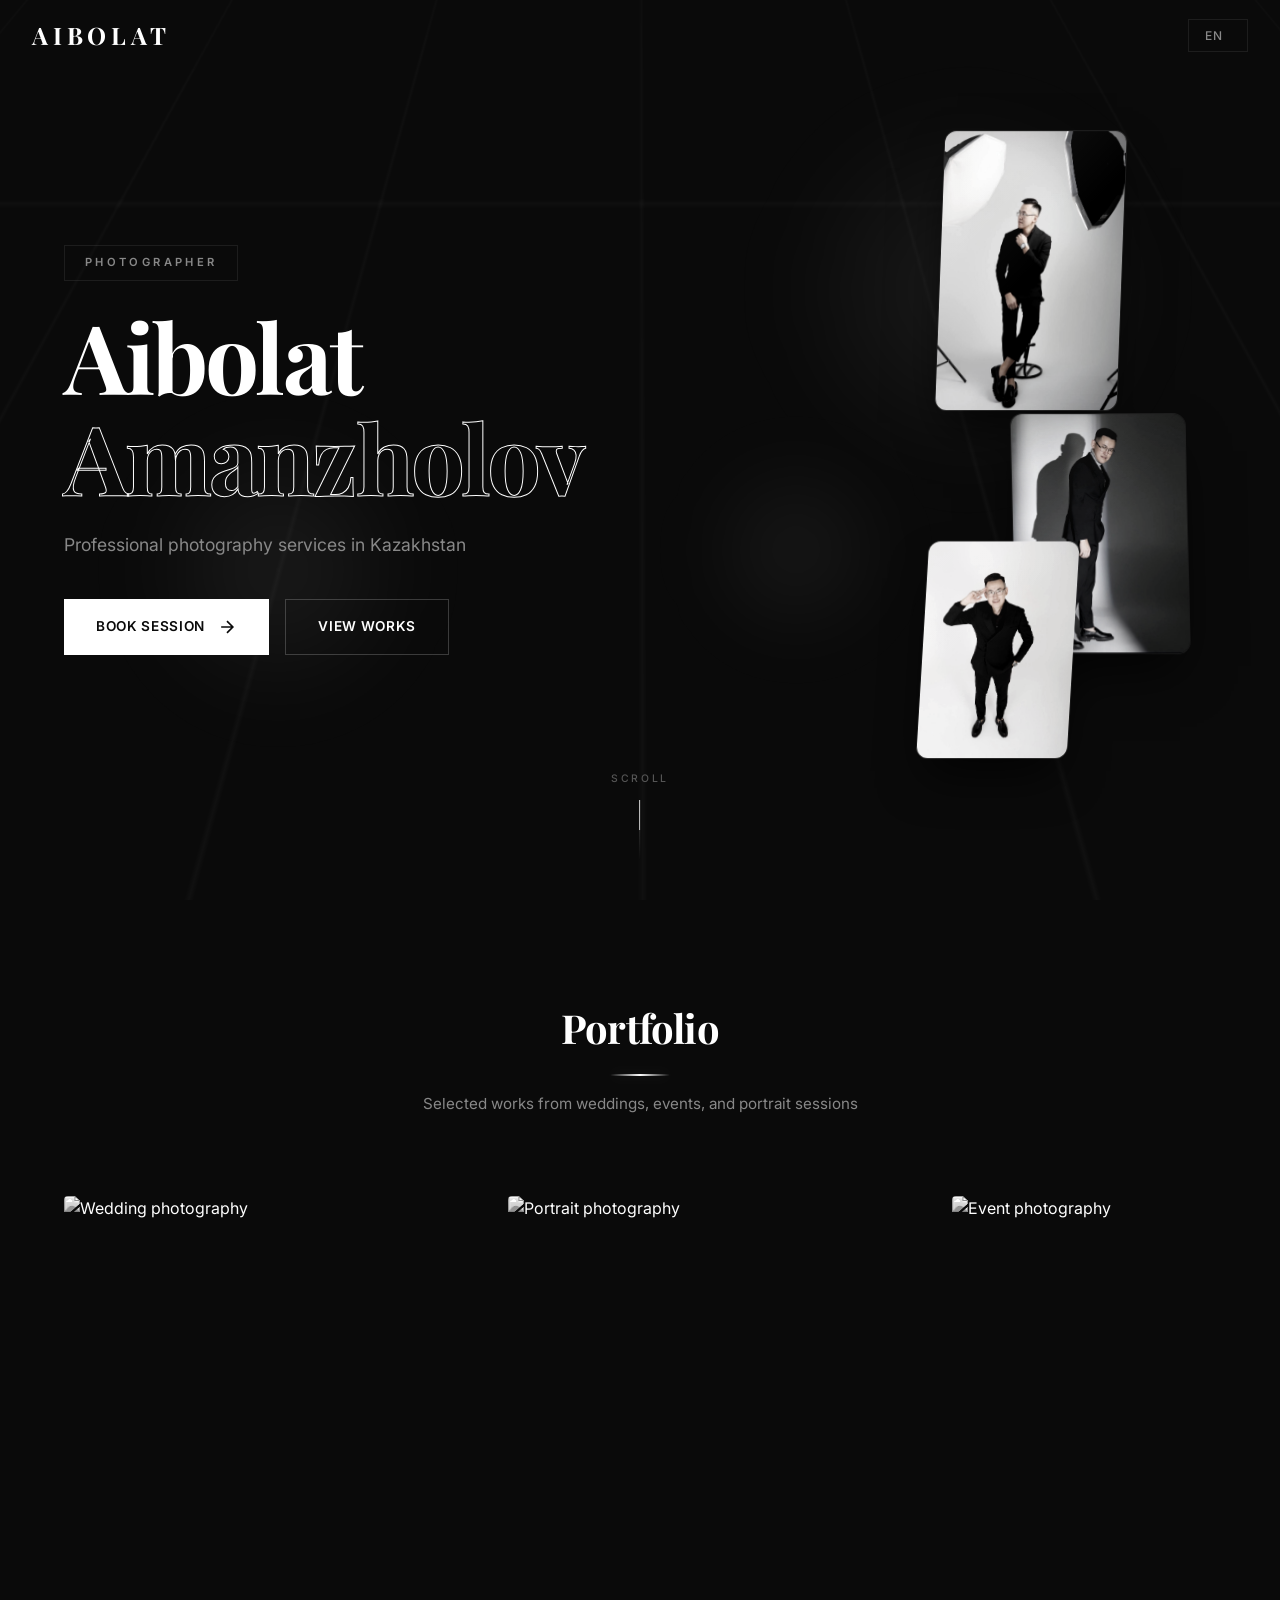
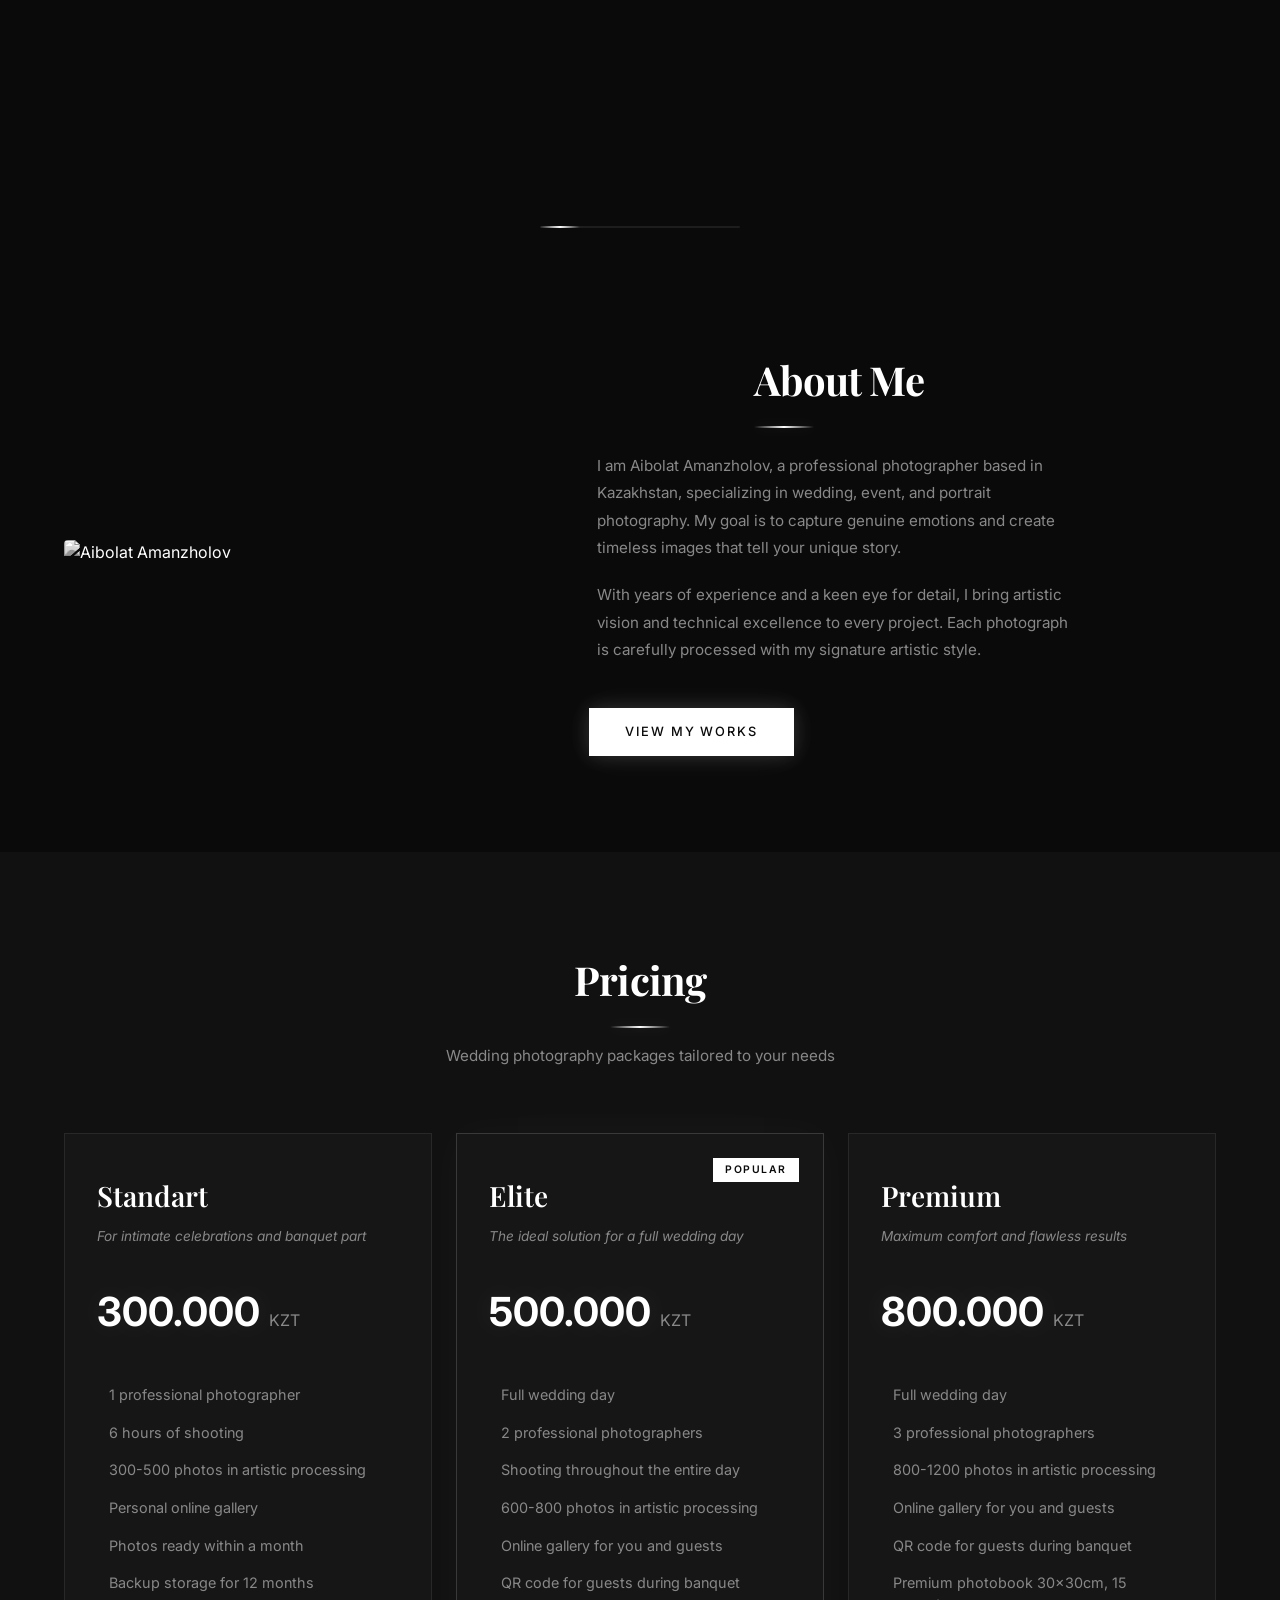
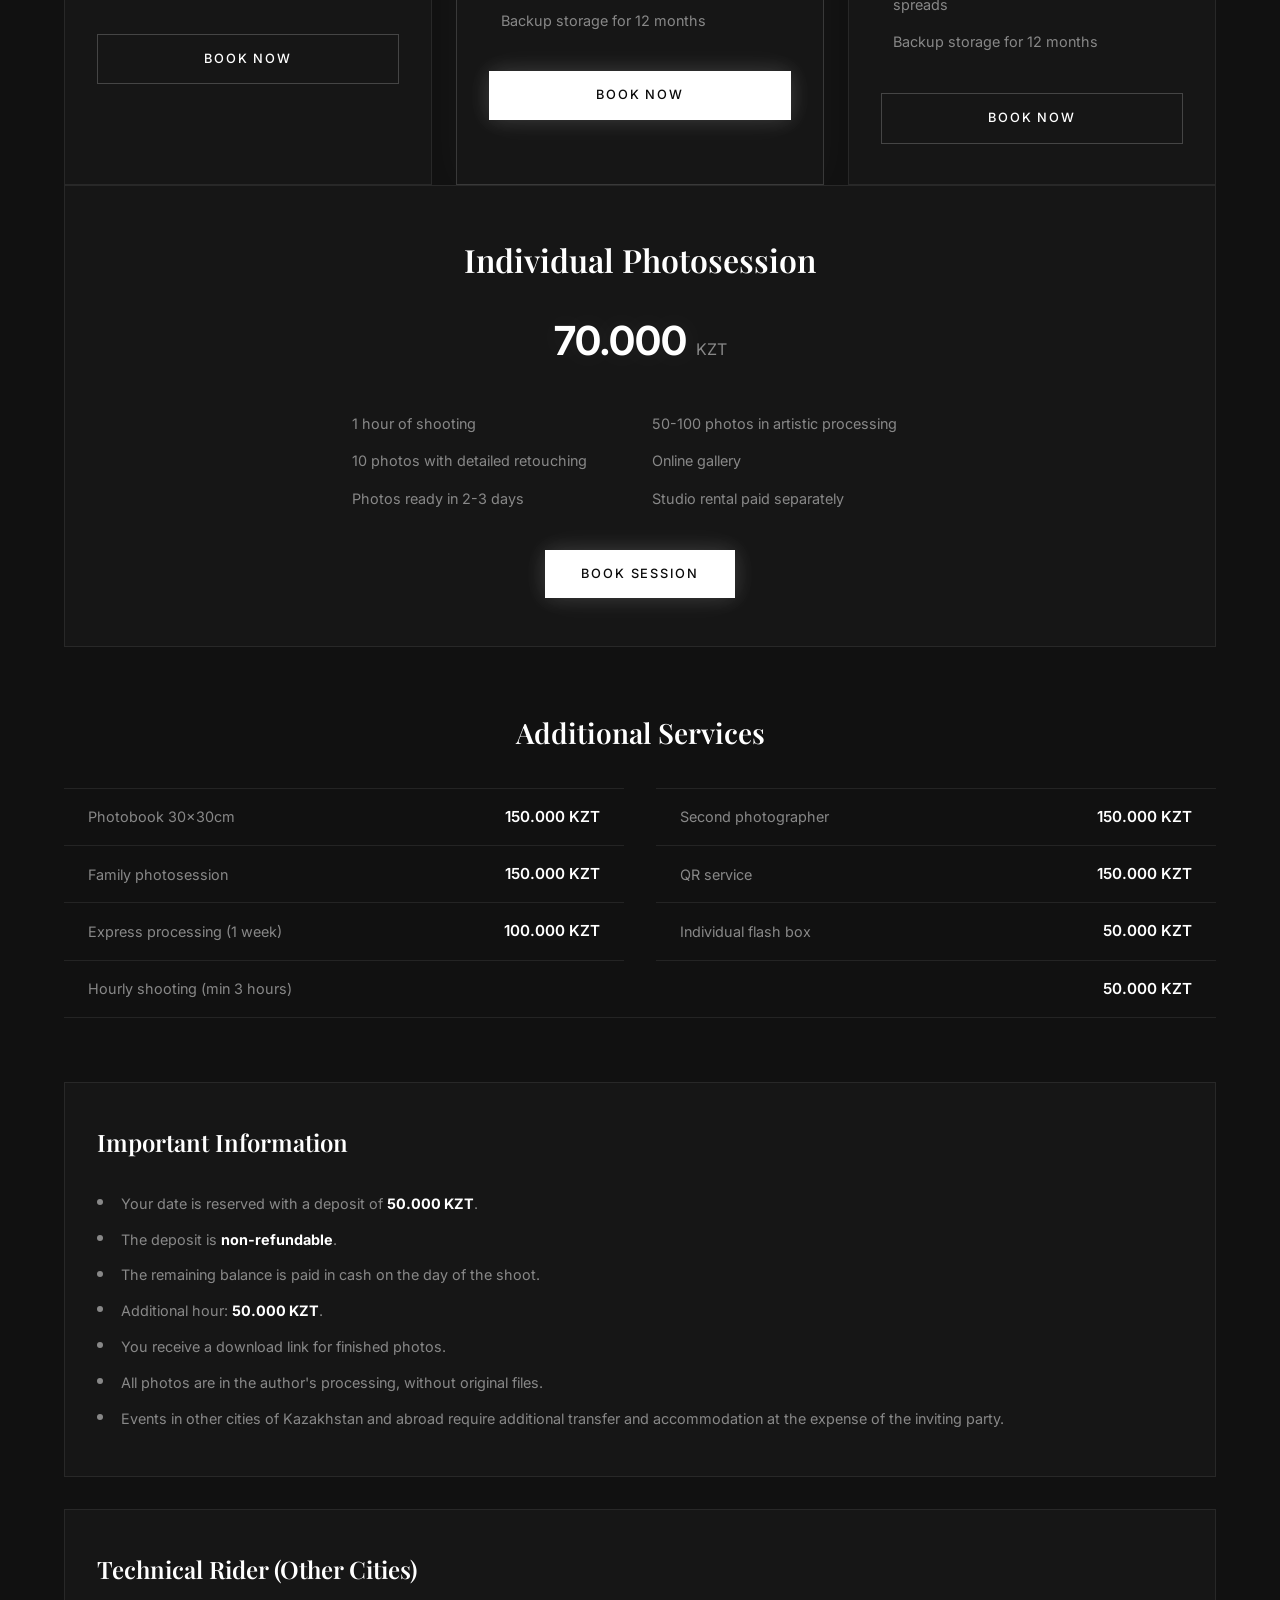
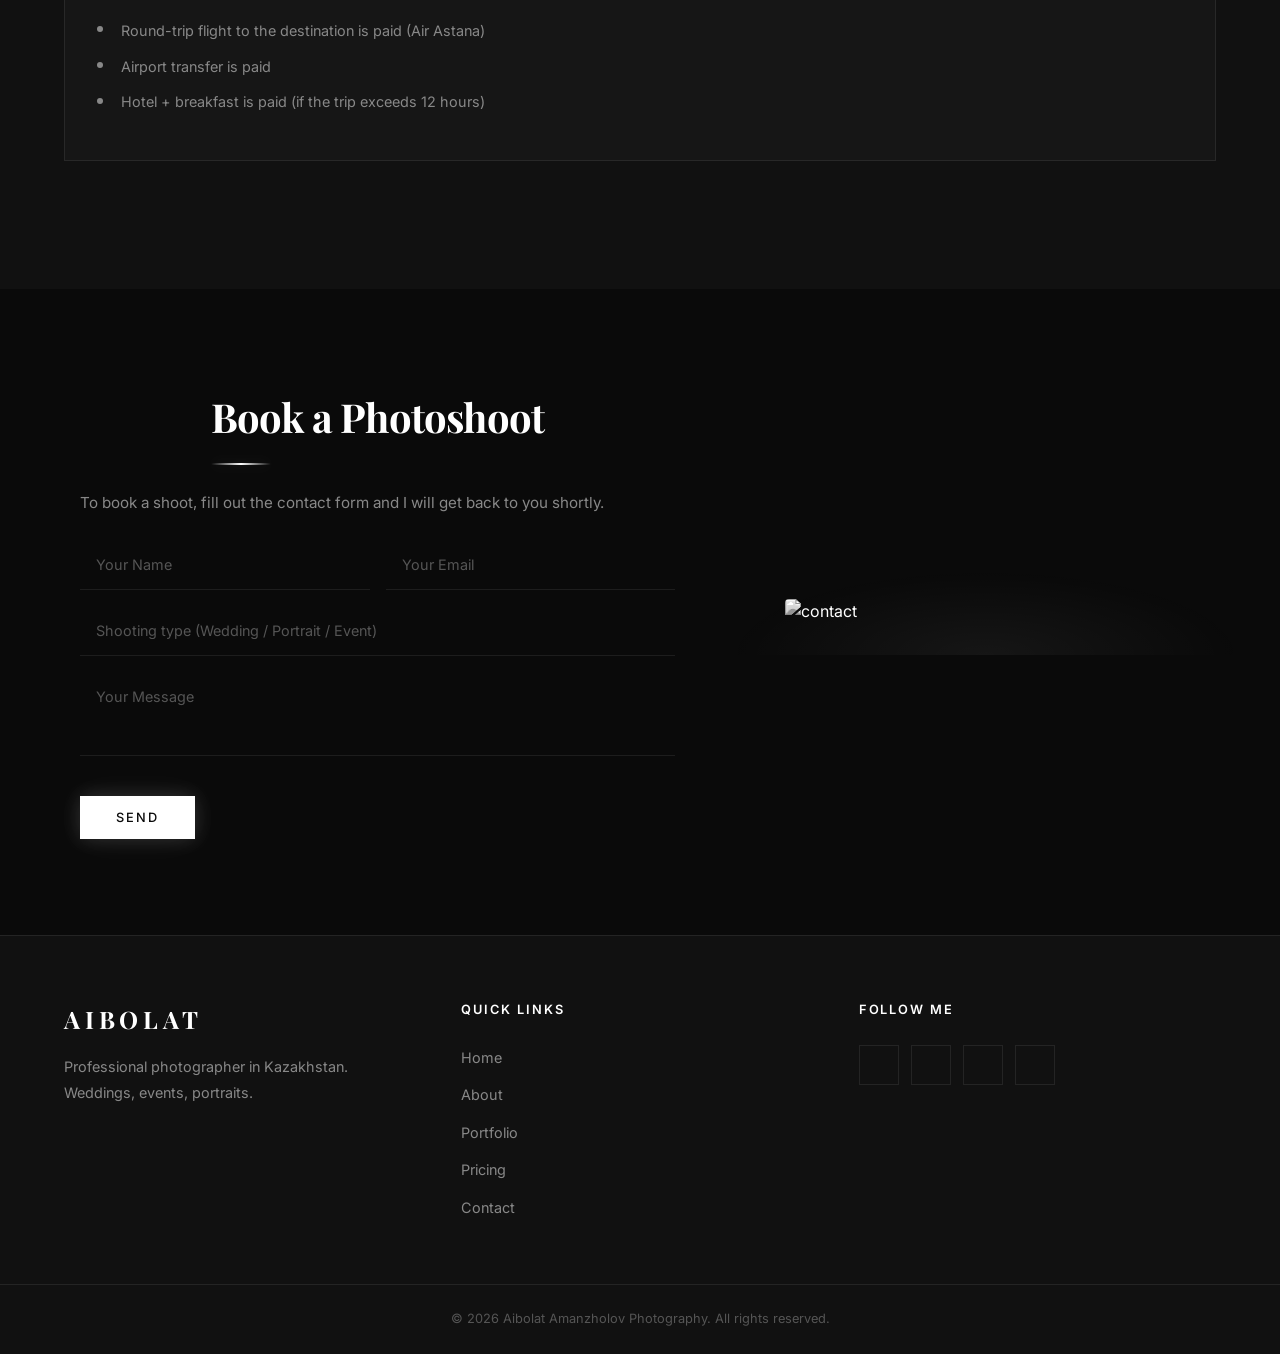
==== commit 5d47e137: "Refactor about section and update image alt text" ====
--- a/index.html
+++ b/index.html
@@ -51,7 +51,7 @@
         <!-- Floating 3D Cards -->
         <div class="hero-cards-layer" data-depth="0.3">
           <div class="hero-card hero-card--1" data-depth="0.4">
-            <img src="photos/1.jpg" alt="Wedding photo">
+            <img src="photos/1.jpg" alt="Wedding" />
           </div>
           <div class="hero-card hero-card--2" data-depth="0.5">
             <img src="photos/2.jpg" alt="Portrait" />
@@ -160,23 +160,25 @@
       <i class="ri-arrow-right-line"></i>
     </div>
 
-    <section class="section__container about__container" id="about">
-      <div class="about__image" data-scroll="fade-right">
-        <div class="about__image-wrapper">
-          <img src="https://images.unsplash.com/photo-1554048612-b6a482bc67e5?w=600&h=750&fit=crop&q=80" alt="Aibolat Amanzholov" />
-          <div class="about__image-glow"></div>
-        </div>
-      </div>
-      <div class="about__content" data-scroll="fade-left" data-scroll-delay="200">
-        <h2 class="section__header" data-i18n="about.title">About Me</h2>
-        <p data-i18n="about.p1">
-          I am Aibolat Amanzholov, a professional photographer based in Kazakhstan, specializing in wedding, event, and portrait photography. My goal is to capture genuine emotions and create timeless images that tell your unique story.
-        </p>
-        <p data-i18n="about.p2">
-          With years of experience and a keen eye for detail, I bring artistic vision and technical excellence to every project. Each photograph is carefully processed with my signature artistic style.
-        </p>
-        <div class="about__btn">
-          <a href="#portfolio" class="btn btn--glow" data-i18n="about.btn">VIEW MY WORKS</a>
+    <section class="about" id="about">
+      <div class="section__container about__container">
+        <div class="about__image" data-scroll="fade-right">
+          <div class="about__image-wrapper">
+            <img src="https://images.unsplash.com/photo-1554048612-b6a482bc67e5?w=600&h=750&fit=crop&q=80" alt="Aibolat Amanzholov" />
+            <div class="about__image-glow"></div>
+          </div>
+        </div>
+        <div class="about__content" data-scroll="fade-left" data-scroll-delay="200">
+          <h2 class="section__header" data-i18n="about.title">About Me</h2>
+          <p data-i18n="about.p1">
+            I am Aibolat Amanzholov, a professional photographer based in Kazakhstan, specializing in wedding, event, and portrait photography. My goal is to capture genuine emotions and create timeless images that tell your unique story.
+          </p>
+          <p data-i18n="about.p2">
+            With years of experience and a keen eye for detail, I bring artistic vision and technical excellence to every project. Each photograph is carefully processed with my signature artistic style.
+          </p>
+          <div class="about__btn">
+            <a href="#portfolio" class="btn btn--glow" data-i18n="about.btn">VIEW MY WORKS</a>
+          </div>
         </div>
       </div>
     </section>
--- a/styles.css
+++ b/styles.css
@@ -24,6 +24,183 @@
   box-sizing: border-box;
 }
 
+html, body {
+  overflow-x: hidden;
+  width: 100%;
+  max-width: 100vw;
+}
+
+/* Force mobile centering for all sections */
+@media (max-width: 600px) {
+  section {
+    width: 100% !important;
+    max-width: 100vw !important;
+    overflow-x: hidden !important;
+  }
+
+  .section__container {
+    width: 100% !important;
+    max-width: 100% !important;
+    padding-left: 1rem !important;
+    padding-right: 1rem !important;
+    box-sizing: border-box !important;
+  }
+
+  /* CRITICAL FIX: Disable horizontal scroll animations on mobile to prevent text clipping */
+  [data-scroll="fade-left"],
+  [data-scroll="fade-right"] {
+    transform: translateY(40px) !important;
+  }
+  [data-scroll="fade-left"].is-visible,
+  [data-scroll="fade-right"].is-visible {
+    transform: translateY(0) !important;
+  }
+
+  /* About Section Mobile Fix */
+  .about {
+    overflow: visible !important;
+  }
+
+  .about__container {
+    display: flex !important;
+    flex-direction: column !important;
+    align-items: center !important;
+  }
+
+  .about__image {
+    width: 100% !important;
+    display: flex !important;
+    justify-content: center !important;
+  }
+
+  .about__image-wrapper {
+    max-width: 100% !important;
+    width: 100% !important;
+    margin: 0 auto !important;
+    height: auto !important;
+  }
+
+  .about__image-wrapper img {
+    width: 100% !important;
+    height: auto !important;
+    object-fit: cover !important;
+  }
+
+  .about__content {
+    width: 100% !important;
+    display: flex !important;
+    flex-direction: column !important;
+    align-items: center !important;
+    max-width: 100% !important;
+    overflow-wrap: break-word !important;
+  }
+
+  .about__content .section__header {
+    text-align: center !important;
+    width: 100% !important;
+  }
+
+  .about__content p {
+    text-align: center !important;
+    width: 100% !important;
+    padding: 0 !important;
+    word-wrap: break-word !important;
+    overflow-wrap: break-word !important;
+    hyphens: auto !important;
+  }
+
+  .about__btn {
+    width: 100% !important;
+    display: flex !important;
+    justify-content: center !important;
+  }
+
+  /* Contact Section Mobile Fix */
+  .contact {
+    overflow: visible !important;
+  }
+
+  .contact__container {
+    display: flex !important;
+    flex-direction: column !important;
+    align-items: center !important;
+  }
+
+  .contact__content {
+    width: 100% !important;
+    display: flex !important;
+    flex-direction: column !important;
+    align-items: center !important;
+    max-width: 100% !important;
+  }
+
+  .contact__content .section__header {
+    text-align: center !important;
+    width: 100% !important;
+  }
+
+  .contact__content p {
+    text-align: center !important;
+    width: 100% !important;
+    padding: 0 0.5rem !important;
+    word-wrap: break-word !important;
+    overflow-wrap: break-word !important;
+    hyphens: auto !important;
+  }
+
+  .contact__content form {
+    width: 100% !important;
+    max-width: 100% !important;
+    padding: 0 !important;
+    display: flex !important;
+    flex-direction: column !important;
+  }
+
+  .contact__content .input__row {
+    display: flex !important;
+    flex-direction: column !important;
+    width: 100% !important;
+    gap: 0 !important;
+  }
+
+  .contact__content input,
+  .contact__content textarea {
+    width: 100% !important;
+    box-sizing: border-box !important;
+  }
+
+  .contact__content .btn {
+    width: 100% !important;
+  }
+
+  .contact__image {
+    display: none !important;
+  }
+
+  /* Section header width fix */
+  .section__header {
+    width: 100% !important;
+    max-width: 100% !important;
+  }
+
+  /* Pricing text overflow fix */
+  .pricing__tagline,
+  .pricing__subtitle,
+  .portfolio__subtitle {
+    word-wrap: break-word !important;
+    overflow-wrap: break-word !important;
+    hyphens: auto !important;
+  }
+
+  .pricing__info ul li,
+  .pricing__rider ul li {
+    word-wrap: break-word !important;
+    overflow-wrap: break-word !important;
+    hyphens: auto !important;
+  }
+}
+
+
 ::selection {
   background: rgba(255, 255, 255, 0.2);
   color: #fff;
@@ -31,13 +208,24 @@
 
 .section__container {
   max-width: var(--max-width);
-  margin: auto;
+  margin-left: auto;
+  margin-right: auto;
   padding: 6rem 1.5rem;
+  width: 100%;
+  box-sizing: border-box;
+}
+
+@media (max-width: 480px) {
+  .section__container {
+    padding-left: 1rem;
+    padding-right: 1rem;
+  }
 }
 
 .section__header {
   position: relative;
-  width: fit-content;
+  width: 100%;
+  max-width: fit-content;
   margin-inline: auto;
   padding-bottom: 1rem;
   font-size: 2.5rem;
@@ -46,6 +234,12 @@
   color: var(--text-primary);
   text-align: center;
   letter-spacing: -0.02em;
+}
+
+@media (max-width: 600px) {
+  .section__header {
+    max-width: 100%;
+  }
 }
 
 .section__header::after {
@@ -166,16 +360,41 @@
 }
 
 @media (max-width: 767px) {
+  nav {
+    background-color: rgba(10, 10, 10, 0.95);
+    backdrop-filter: blur(20px);
+  }
+  
+  .nav__menu__btn {
+    display: block !important;
+  }
+  
   nav > .lang-switcher {
     position: absolute;
     top: 0.85rem;
     right: 3.5rem;
   }
+
+  .nav__links {
+    position: absolute;
+    top: 100%;
+    left: 0;
+    width: 100%;
+    transform: translateY(-150%);
+    opacity: 0;
+    visibility: hidden;
+  }
+
+  .nav__links.open {
+    transform: translateY(0);
+    opacity: 1;
+    visibility: visible;
+  }
 }
 
 .nav__links {
   position: absolute;
-  bottom: 0;
+  top: 100%;
   left: 0;
   width: 100%;
   display: flex;
@@ -186,12 +405,19 @@
   padding: 2rem;
   background-color: rgba(10, 10, 10, 0.98);
   backdrop-filter: blur(20px);
-  transition: transform 0.5s cubic-bezier(0.25, 0.46, 0.45, 0.94);
+  transition: transform 0.5s cubic-bezier(0.25, 0.46, 0.45, 0.94), 
+              opacity 0.5s cubic-bezier(0.25, 0.46, 0.45, 0.94),
+              visibility 0.5s;
   z-index: -1;
+  transform: translateY(-100%);
+  opacity: 0;
+  visibility: hidden;
 }
 
 .nav__links.open {
-  transform: translateY(100%);
+  transform: translateY(0);
+  opacity: 1;
+  visibility: visible;
 }
 
 .nav__links a {
@@ -463,7 +689,7 @@
 .hero-word--accent {
   color: transparent;
   -webkit-text-stroke: 1px var(--text-primary);
-  text-stroke: 1px var(--text-primary);
+  text-shadow: 1px var(--text-primary);
 }
 
 @keyframes wordReveal {
@@ -688,7 +914,28 @@
   }
   
   .hero-cards-layer {
-    display: none;
+    display: flex;
+    opacity: 0.3;
+  }
+  
+  .hero-card {
+    width: 100px !important;
+    height: 140px !important;
+  }
+  
+  .hero-card--1 {
+    top: 10% !important;
+    right: 0 !important;
+  }
+  
+  .hero-card--2 {
+    top: 35% !important;
+    right: -8% !important;
+  }
+  
+  .hero-card--3 {
+    bottom: 20% !important;
+    right: 3% !important;
   }
 }
 
@@ -1417,20 +1664,40 @@
 
 /* ==================== ABOUT ==================== */
 .about__container {
-  display: grid;
-  gap: 3rem;
-  overflow: hidden;
+  display: flex;
+  flex-direction: column;
+  align-items: center;
+  gap: 2.5rem;
+  overflow: visible;
+  box-sizing: border-box;
+}
+
+.about__image {
+  order: 1;
+  width: 100%;
+  display: flex;
+  justify-content: center;
+}
+
+.about__content {
+  order: 2;
+  width: 100%;
+  display: flex;
+  flex-direction: column;
+  align-items: center;
 }
 
 .about__image-wrapper {
   position: relative;
-  max-width: 500px;
+  max-width: 320px;
   margin-inline: auto;
+  width: 100%;
 }
 
 .about__image-wrapper img {
   filter: grayscale(100%);
   transition: filter 0.6s;
+  border-radius: 4px;
 }
 
 .about__image-wrapper:hover img {
@@ -1451,19 +1718,26 @@
 }
 
 .about__content .section__header {
-  margin-bottom: 2rem;
+  margin-bottom: 1.5rem;
+  text-align: center;
+  width: 100%;
 }
 
 .about__content p {
-  margin-bottom: 1.5rem;
+  margin-bottom: 1.25rem;
   color: var(--text-secondary);
   line-height: 1.8;
   text-align: center;
+  font-size: 0.95rem;
+  width: 100%;
+  padding-inline: 0.5rem;
+  box-sizing: border-box;
 }
 
 .about__btn {
-  margin-top: 2rem;
+  margin-top: 1.5rem;
   text-align: center;
+  width: 100%;
 }
 
 /* ==================== SCROLL GALLERY ==================== */
@@ -1718,8 +1992,10 @@
 
 .pricing__grid {
   display: grid;
+  grid-template-columns: 1fr;
   gap: 1.5rem;
-  margin-bottom: 4rem;
+  max-width: 400px;
+  margin-inline: auto;
 }
 
 .pricing__card {
@@ -1970,27 +2246,57 @@
 /* ==================== CONTACT ==================== */
 .contact {
   background-color: var(--bg-primary);
+  overflow: hidden;
 }
 
 .contact__container {
-  padding-block: 0;
-  display: grid;
-  gap: 3rem;
+  display: flex;
+  flex-direction: column;
+  align-items: center;
+  gap: 2rem;
+  padding-block: 4rem;
+  overflow: visible;
+  box-sizing: border-box;
 }
 
 .contact__content {
-  padding-block: 6rem;
+  order: 1;
+  width: 100%;
+  max-width: 100%;
+  display: flex;
+  flex-direction: column;
+  align-items: center;
 }
 
 .contact__content .section__header {
   margin-bottom: 1.5rem;
+  text-align: center;
+  width: 100%;
 }
 
 .contact__content p {
-  margin-bottom: 2rem;
+  margin-bottom: 1.5rem;
   line-height: 1.8;
   color: var(--text-secondary);
   text-align: center;
+  font-size: 0.95rem;
+  width: 100%;
+  padding-inline: 1rem;
+  box-sizing: border-box;
+}
+
+.contact__content form {
+  max-width: 500px;
+  width: 100%;
+  margin-inline: auto;
+  padding-inline: 1rem;
+  box-sizing: border-box;
+}
+
+.contact__content .input__row {
+  display: flex;
+  flex-direction: column;
+  gap: 0;
 }
 
 .contact__content input,
@@ -2022,15 +2328,18 @@
 
 .contact__content .btn {
   margin-top: 1rem;
+  width: 100%;
 }
 
 .contact__image {
   display: none;
   position: relative;
+  order: 2;
 }
 
 .contact__image img {
   filter: grayscale(100%);
+  border-radius: 4px;
 }
 
 .contact__image-glow {
@@ -2048,8 +2357,10 @@
 
 .footer__container {
   display: grid;
-  gap: 3rem;
+  grid-template-columns: 1fr;
+  gap: 2.5rem;
   padding-block: 4rem;
+  text-align: center;
 }
 
 .footer__logo {
@@ -2159,7 +2470,7 @@
 
 /* Fade Left */
 [data-scroll="fade-left"] {
-  transform: translateX(100px);
+  transform: translateX(60px);
   transition: opacity 0.9s cubic-bezier(0.16, 1, 0.3, 1), 
               transform 0.9s cubic-bezier(0.16, 1, 0.3, 1);
 }
@@ -2170,7 +2481,7 @@
 
 /* Fade Right */
 [data-scroll="fade-right"] {
-  transform: translateX(-100px);
+  transform: translateX(-60px);
   transition: opacity 0.9s cubic-bezier(0.16, 1, 0.3, 1), 
               transform 0.9s cubic-bezier(0.16, 1, 0.3, 1);
 }
@@ -2268,22 +2579,476 @@
 }
 
 /* ==================== RESPONSIVE ==================== */
+
+/* Extra small devices - less than 400px */
+@media (max-width: 400px) {
+  .section__container {
+    padding: 3rem 1rem;
+    overflow-x: hidden;
+    width: 100%;
+    max-width: 100%;
+    box-sizing: border-box;
+  }
+
+  .section__header {
+    font-size: 1.5rem;
+    text-align: center;
+    width: 100%;
+    box-sizing: border-box;
+  }
+
+  .btn {
+    padding: 0.65rem 1.25rem;
+    font-size: 0.7rem;
+  }
+
+  /* Nav fixes - MUST SHOW BURGER MENU */
+  nav {
+    background-color: rgba(10, 10, 10, 0.98) !important;
+    backdrop-filter: blur(20px);
+  }
+
+  .nav__header {
+    padding: 0.75rem 1rem;
+    display: flex !important;
+    align-items: center;
+    justify-content: space-between;
+  }
+
+  .nav__logo a {
+    font-size: 1.25rem;
+  }
+
+  .nav__menu__btn {
+    display: block !important;
+    font-size: 1.5rem;
+    color: var(--text-primary);
+    cursor: pointer;
+    z-index: 101;
+  }
+
+  nav > .lang-switcher {
+    position: absolute;
+    top: 0.85rem;
+    right: 3.5rem;
+  }
+
+  .lang-switcher__current {
+    padding: 0.4rem 0.6rem;
+    font-size: 0.65rem;
+  }
+
+  .nav__links {
+    position: absolute;
+    top: 100%;
+    left: 0;
+    width: 100%;
+    transform: translateY(-150%);
+    opacity: 0;
+    visibility: hidden;
+  }
+
+  .nav__links.open {
+    transform: translateY(0);
+    opacity: 1;
+    visibility: visible;
+  }
+
+  /* Hero section fixes for very small screens */
+  .hero-3d {
+    min-height: 100svh;
+    overflow: hidden;
+  }
+
+  .hero-cards-layer {
+    display: flex !important;
+    opacity: 0.2;
+    overflow: hidden;
+  }
+
+  .hero-card {
+    width: 70px !important;
+    height: 95px !important;
+  }
+
+  .hero-card--1 {
+    top: 8% !important;
+    right: 5% !important;
+  }
+
+  .hero-card--2 {
+    top: 30% !important;
+    right: 0 !important;
+  }
+
+  .hero-card--3 {
+    bottom: 25% !important;
+    right: 8% !important;
+  }
+
+  .hero-content-layer {
+    padding: 0 1rem;
+  }
+
+  .hero-title-3d {
+    font-size: 2rem;
+  }
+
+  .hero-badge-new {
+    padding: 0.4rem 0.8rem;
+    font-size: 0.6rem;
+    margin-bottom: 1rem;
+  }
+
+  .hero-tagline {
+    font-size: 0.9rem;
+    margin-bottom: 1.5rem;
+    text-align: center;
+    padding-inline: 0.5rem;
+  }
+
+  .hero-cta {
+    gap: 0.75rem;
+    flex-wrap: wrap;
+    justify-content: center;
+  }
+
+  .btn--primary-3d,
+  .btn--ghost {
+    padding: 0.75rem 1.25rem;
+    font-size: 0.75rem;
+  }
+
+  .hero-scroll-indicator {
+    bottom: 1.5rem;
+  }
+
+  .hero-scroll-text {
+    font-size: 0.55rem;
+  }
+
+  .hero-scroll-line {
+    height: 40px;
+  }
+
+  /* About section fixes */
+  .about {
+    overflow-x: hidden;
+    width: 100%;
+  }
+
+  .about__container {
+    gap: 1.5rem;
+    overflow: visible;
+    padding-inline: 1rem;
+    align-items: center;
+    width: 100%;
+    box-sizing: border-box;
+  }
+
+  .about__image {
+    width: 100%;
+    display: flex;
+    justify-content: center;
+  }
+
+  .about__image-wrapper {
+    max-width: 250px;
+    width: 90%;
+    margin: 0 auto;
+  }
+
+  .about__image-wrapper img {
+    width: 100%;
+    height: auto;
+    object-fit: cover;
+  }
+
+  .about__content {
+    width: 100%;
+    text-align: center;
+    display: flex;
+    flex-direction: column;
+    align-items: center;
+    padding-inline: 0.5rem;
+    box-sizing: border-box;
+  }
+
+  .about__content .section__header {
+    text-align: center;
+    width: 100%;
+  }
+
+  .about__content p {
+    font-size: 0.85rem;
+    padding-inline: 0;
+    text-align: center;
+    line-height: 1.7;
+    width: 100%;
+  }
+
+  .about__btn {
+    width: 100%;
+    display: flex;
+    justify-content: center;
+  }
+
+  /* Contact section fixes */
+  .contact {
+    overflow-x: hidden;
+    width: 100%;
+  }
+
+  .contact__container {
+    padding-block: 3rem;
+    gap: 1.5rem;
+    padding-inline: 1rem;
+    align-items: center;
+    width: 100%;
+    box-sizing: border-box;
+  }
+
+  .contact__content {
+    width: 100%;
+    display: flex;
+    flex-direction: column;
+    align-items: center;
+    box-sizing: border-box;
+  }
+
+  .contact__content .section__header {
+    text-align: center;
+    margin-inline: auto;
+    width: 100%;
+  }
+
+  .contact__content p {
+    font-size: 0.85rem;
+    padding-inline: 0.5rem;
+    text-align: center;
+    width: 100%;
+    box-sizing: border-box;
+  }
+
+  .contact__content form {
+    padding-inline: 0;
+    width: 100%;
+    max-width: 100%;
+    box-sizing: border-box;
+  }
+
+  .contact__content input,
+  .contact__content textarea {
+    padding: 0.85rem 0.75rem;
+    font-size: 0.85rem;
+    width: 100%;
+    box-sizing: border-box;
+  }
+
+  .contact__content .btn {
+    width: 100%;
+  }
+
+  .contact__content .input__row {
+    display: flex;
+    flex-direction: column;
+    width: 100%;
+    gap: 0;
+  }
+
+  .contact__image {
+    display: none !important;
+  }
+
+  /* Pricing fixes */
+  .pricing__subtitle,
+  .portfolio__subtitle {
+    font-size: 0.8rem;
+    padding-inline: 0.25rem;
+    text-align: center;
+  }
+
+  .pricing__card {
+    padding: 1.5rem 1rem;
+  }
+
+  .pricing__card h3 {
+    font-size: 1.4rem;
+  }
+
+  .pricing__price {
+    font-size: 2rem;
+  }
+
+  .pricing__features li {
+    font-size: 0.8rem;
+  }
+
+  .pricing__info,
+  .pricing__rider {
+    padding: 1.25rem 1rem;
+  }
+
+  .pricing__info h3,
+  .pricing__rider h3 {
+    font-size: 1.25rem;
+  }
+
+  .pricing__info ul li,
+  .pricing__rider ul li {
+    font-size: 0.8rem;
+  }
+
+  .pricing__extra-name {
+    font-size: 0.8rem;
+  }
+
+  .pricing__extra-price {
+    font-size: 0.85rem;
+  }
+
+  /* Portfolio gallery fixes */
+  .scroll-gallery__header {
+    padding: 4rem 1rem 2rem;
+  }
+
+  .scroll-gallery__track {
+    padding: 1rem 1rem;
+    gap: 1rem;
+  }
+
+  .scroll-gallery__item {
+    width: clamp(200px, 70vw, 280px);
+  }
+
+  /* Footer fixes */
+  .footer__container {
+    gap: 1.5rem;
+    padding-block: 2.5rem;
+    padding-inline: 1rem;
+  }
+
+  .footer__logo {
+    font-size: 1.25rem;
+  }
+
+  .footer__col h4 {
+    font-size: 0.7rem;
+    margin-bottom: 1rem;
+  }
+
+  .footer__col p,
+  .footer__links a {
+    font-size: 0.8rem;
+  }
+
+  .footer__socials a {
+    width: 36px;
+    height: 36px;
+    font-size: 1rem;
+  }
+
+  .footer__bar {
+    font-size: 0.7rem;
+    padding: 1rem 0.75rem;
+  }
+}
+
+/* Mobile-first base improvements */
+@media (max-width: 480px) {
+  .section__container {
+    padding: 4rem 1rem;
+    overflow-x: hidden;
+  }
+
+  .section__header {
+    font-size: 1.75rem;
+  }
+
+  .btn {
+    padding: 0.75rem 1.5rem;
+    font-size: 0.75rem;
+  }
+
+  /* Nav must be visible */
+  .nav__menu__btn {
+    display: block !important;
+  }
+
+  nav > .lang-switcher {
+    right: 3.5rem;
+  }
+
+  /* About section */
+  .about {
+    overflow-x: hidden;
+  }
+
+  .about__container {
+    padding-inline: 1rem;
+  }
+
+  .about__image-wrapper {
+    max-width: 300px;
+    margin: 0 auto;
+  }
+
+  .about__content p {
+    text-align: center;
+    padding-inline: 0;
+  }
+
+  /* Contact section */
+  .contact {
+    overflow-x: hidden;
+  }
+
+  .contact__container {
+    padding-inline: 1rem;
+  }
+
+  .contact__content p {
+    text-align: center;
+  }
+
+  .pricing__subtitle,
+  .portfolio__subtitle {
+    font-size: 0.85rem;
+    padding-inline: 0.5rem;
+  }
+
+  .pricing__card {
+    padding: 2rem 1.5rem;
+  }
+
+  .pricing__info,
+  .pricing__rider {
+    padding: 1.5rem;
+  }
+
+  .footer__container {
+    gap: 2rem;
+    padding-block: 3rem;
+  }
+
+  .footer__col h4 {
+    font-size: 0.75rem;
+  }
+}
+
 @media (min-width: 540px) {
   .header__content h1 {
     font-size: 5.5rem;
   }
 
-  .input__row {
-    display: flex;
-    gap: 2rem;
-  }
-
   .footer__container {
     grid-template-columns: repeat(2, 1fr);
+    text-align: left;
   }
 
   .pricing__grid {
     grid-template-columns: repeat(2, 1fr);
+    max-width: 100%;
   }
 
   .pricing__features--inline {
@@ -2326,20 +3091,40 @@
   }
 
   .about__container {
-    grid-template-columns: repeat(2, 1fr);
+    flex-direction: row;
+    gap: 4rem;
     align-items: center;
   }
 
+  .about__image {
+    order: 1;
+    flex: 0 0 40%;
+  }
+
   .about__content {
+    order: 2;
+    flex: 1;
     max-width: 500px;
-    margin-inline: auto;
+  }
+
+  .about__image-wrapper {
+    max-width: 100%;
   }
 
   .about__content .section__header {
-    margin-inline-start: unset;
-  }
-
-  .about__content :is(p, .about__btn) {
+    margin-inline: 0;
+  }
+
+  .about__content .section__header::after {
+    left: 0;
+    transform: none;
+  }
+
+  .about__content p {
+    text-align: left;
+  }
+
+  .about__btn {
     text-align: left;
   }
 
@@ -2348,31 +3133,60 @@
   }
 
   .contact__container {
-    grid-template-columns: repeat(2, 1fr);
+    flex-direction: row;
+    gap: 4rem;
+    align-items: center;
+    padding-block: 6rem;
+  }
+
+  .contact__content {
+    order: 1;
+    flex: 1;
   }
 
   .contact__content .section__header {
-    margin-inline-start: unset;
+    margin-inline: 0;
+  }
+
+  .contact__content .section__header::after {
+    left: 0;
+    transform: none;
   }
 
   .contact__content p {
     text-align: left;
   }
 
+  .contact__content form {
+    max-width: 100%;
+  }
+
+  .contact__content .input__row {
+    flex-direction: row;
+    gap: 1rem;
+  }
+
+  .contact__content .btn {
+    width: auto;
+  }
+
   .contact__image {
     display: flex;
+    order: 2;
+    flex: 0 0 40%;
     position: relative;
     isolation: isolate;
-    align-items: flex-end;
+    align-items: center;
   }
 
   .contact__image img {
-    max-width: 450px;
+    max-width: 400px;
     margin-inline: auto;
   }
 
   .footer__container {
     grid-template-columns: repeat(3, 1fr);
+    text-align: left;
   }
 }
 
@@ -2394,3 +3208,433 @@
     grid-column: span 2;
   }
 }
+/* ==================== MOBILE RESPONSIVE IMPROVEMENTS ==================== */
+
+/* General Mobile Styles */
+@media (max-width: 768px) {
+  body {
+    font-size: 14px;
+    line-height: 1.5;
+    overflow-x: hidden;
+  }
+
+  .section__container {
+    padding: 4rem 1rem;
+    max-width: 100%;
+    box-sizing: border-box;
+  }
+
+  .section__header {
+    font-size: 2rem;
+    margin-bottom: 1rem;
+    word-wrap: break-word;
+    overflow-wrap: break-word;
+  }
+
+  .btn {
+    padding: 0.75rem 1.5rem;
+    font-size: 0.75rem;
+  }
+}
+
+/* Hero Section Mobile Improvements */
+@media (max-width: 768px) {
+  .hero-3d {
+    min-height: 80vh;
+  }
+
+  .hero-content-layer {
+    padding: 0 1rem;
+  }
+
+  .hero-title-3d {
+    font-size: clamp(2rem, 10vw, 3.5rem);
+    margin-bottom: 1rem;
+  }
+
+  .hero-tagline {
+    font-size: 0.9rem;
+    margin-bottom: 1.5rem;
+  }
+
+  .hero-cta {
+    flex-direction: column;
+    gap: 0.75rem;
+  }
+
+  .btn--primary-3d,
+  .btn--ghost {
+    width: 100%;
+    justify-content: center;
+    padding: 0.875rem 1.5rem;
+  }
+
+  /* Reduce 3D effects on mobile for better performance */
+  .hero-cards-layer {
+    opacity: 0.3;
+    transform: scale(0.8);
+  }
+
+  .hero-card {
+    width: 80px !important;
+    height: 110px !important;
+  }
+
+  .hero-floater--1 {
+    width: 200px;
+    height: 200px;
+  }
+
+  .hero-floater--2 {
+    width: 150px;
+    height: 150px;
+  }
+
+  .hero-floater--3 {
+    width: 100px;
+    height: 100px;
+  }
+}
+
+@media (max-width: 480px) {
+  .hero-3d {
+    min-height: 70vh;
+  }
+
+  .hero-title-3d {
+    font-size: 2rem;
+  }
+
+  .hero-badge-new {
+    font-size: 0.6rem;
+    padding: 0.4rem 0.75rem;
+    margin-bottom: 1rem;
+  }
+
+  .hero-cards-layer {
+    display: none; /* Hide 3D cards on very small screens */
+  }
+
+  .hero-floaters {
+    opacity: 0.5;
+  }
+}
+
+/* About Section Mobile */
+@media (max-width: 768px) {
+  .about__container {
+    flex-direction: column;
+    gap: 2rem;
+  }
+
+  .about__image-wrapper {
+    max-width: 300px;
+    width: 100%;
+    height: auto;
+  }
+
+  .about__image-wrapper img {
+    width: 100%;
+    height: auto;
+    aspect-ratio: 4/5; /* Maintain aspect ratio */
+    object-fit: cover;
+  }
+
+  .about__content {
+    text-align: center;
+    padding: 0 1rem;
+    max-width: 100%;
+    box-sizing: border-box;
+  }
+
+  .about__content p {
+    font-size: 0.9rem;
+    line-height: 1.6;
+    margin-bottom: 1rem;
+    word-wrap: break-word;
+    overflow-wrap: break-word;
+    hyphens: auto;
+  }
+
+  .about__btn {
+    margin-top: 1.5rem;
+  }
+}
+
+/* Portfolio/Gallery Mobile */
+@media (max-width: 768px) {
+  .scroll-gallery__header {
+    text-align: center;
+  }
+
+  .portfolio__subtitle {
+    font-size: 0.9rem;
+    max-width: 100%;
+  }
+
+  .scroll-gallery__viewport {
+    height: auto;
+    min-height: 300px;
+  }
+
+  .scroll-gallery__item {
+    min-width: 250px;
+  }
+
+  .scroll-gallery__item-label {
+    font-size: 0.75rem;
+  }
+}
+
+/* Pricing Section Mobile */
+@media (max-width: 768px) {
+  .pricing__container {
+    padding: 3rem 1rem;
+  }
+
+  .pricing__subtitle {
+    font-size: 0.9rem;
+    text-align: center;
+  }
+
+  .pricing__grid {
+    grid-template-columns: 1fr;
+    gap: 1.5rem;
+  }
+
+  .pricing__card {
+    padding: 1.5rem;
+  }
+
+  .pricing__card h3 {
+    font-size: 1.25rem;
+  }
+
+  .pricing__tagline {
+    font-size: 0.85rem;
+  }
+
+  .pricing__price {
+    font-size: 1.5rem;
+  }
+
+  .pricing__features {
+    font-size: 0.85rem;
+  }
+
+  .pricing__individual {
+    margin-top: 2rem;
+  }
+
+  .pricing__individual-card {
+    padding: 1.5rem;
+  }
+
+  .pricing__extras-grid {
+    grid-template-columns: 1fr;
+    gap: 1rem;
+  }
+
+  .pricing__extra-item {
+    display: flex;
+    justify-content: space-between;
+    align-items: center;
+    padding: 0.75rem 0;
+    border-bottom: 1px solid var(--border);
+  }
+
+  .pricing__extra-item:last-child {
+    border-bottom: none;
+  }
+
+  .pricing__info ul,
+  .pricing__rider ul {
+    padding-left: 1rem;
+  }
+
+  .pricing__info li,
+  .pricing__rider li {
+    font-size: 0.85rem;
+    margin-bottom: 0.5rem;
+  }
+}
+
+/* Contact Section Mobile */
+@media (max-width: 768px) {
+  .contact__container {
+    flex-direction: column;
+    gap: 2rem;
+  }
+
+  .contact__content {
+    text-align: center;
+    order: 1;
+    max-width: 100%;
+    box-sizing: border-box;
+  }
+
+  .contact__content p {
+    font-size: 0.9rem;
+    word-wrap: break-word;
+    overflow-wrap: break-word;
+    hyphens: auto;
+  }
+
+  .contact__content form {
+    max-width: 100%;
+    padding: 0 1rem;
+  }
+
+  .input__row {
+    flex-direction: column;
+    gap: 1rem;
+  }
+
+  .contact__content input,
+  .contact__content textarea {
+    font-size: 16px; /* Prevent zoom on iOS */
+    margin-bottom: 1rem;
+  }
+
+  .contact__image {
+    display: none !important;
+  }
+
+  .contact__image img {
+    width: 100%;
+    height: auto;
+    aspect-ratio: 4/5;
+    object-fit: cover;
+    border-radius: 4px;
+  }
+
+  .contact__image-glow {
+    position: absolute;
+    inset: -20px;
+    background: radial-gradient(ellipse at center, rgba(255, 255, 255, 0.05) 0%, transparent 70%);
+    pointer-events: none;
+    opacity: 0;
+    transition: opacity 0.6s;
+  }
+
+  .contact__image:hover .contact__image-glow {
+    opacity: 1;
+  }
+}
+
+/* Footer Mobile */
+@media (max-width: 768px) {
+  .footer__container {
+    grid-template-columns: 1fr;
+    gap: 2rem;
+    text-align: center;
+  }
+
+  .footer__logo {
+    font-size: 1.25rem;
+  }
+
+  .footer__links {
+    flex-direction: column;
+    gap: 0.5rem;
+  }
+
+  .footer__socials {
+    justify-content: center;
+  }
+
+  .footer__bar {
+    font-size: 0.8rem;
+    padding: 1rem;
+  }
+}
+
+/* Navigation Mobile Improvements */
+@media (max-width: 767px) {
+  .nav__header {
+    padding: 1rem;
+  }
+
+  .nav__logo a {
+    font-size: 1.25rem;
+  }
+
+  .nav__links {
+    padding: 1.5rem;
+  }
+
+  .nav__links a {
+    font-size: 0.8rem;
+  }
+}
+
+/* Language Switcher Mobile */
+@media (max-width: 767px) {
+  nav > .lang-switcher {
+    position: absolute;
+    top: 0.85rem;
+    right: 3.5rem;
+    margin-top: 0;
+  }
+
+  .lang-switcher__dropdown {
+    min-width: 120px;
+  }
+}
+
+/* Lightbox Mobile */
+@media (max-width: 768px) {
+  .lightbox__content {
+    padding: 1rem;
+  }
+
+  .lightbox__close,
+  .lightbox__prev,
+  .lightbox__next {
+    width: 40px;
+    height: 40px;
+    font-size: 1.25rem;
+  }
+}
+
+/* Admin Panel Mobile (if needed) */
+@media (max-width: 640px) {
+  .admin-container {
+    padding: 1rem 0.5rem;
+  }
+
+  .admin-tabs {
+    flex-direction: column;
+  }
+
+  .admin-tab {
+    padding: 0.75rem 1rem;
+  }
+
+  .section-header {
+    flex-direction: column;
+    align-items: stretch;
+  }
+
+  .actions-bar {
+    flex-direction: column;
+    gap: 0.5rem;
+  }
+
+  .photo-grid {
+    grid-template-columns: 1fr;
+    gap: 1rem;
+  }
+
+  .photo-card {
+    padding: 0.5rem;
+  }
+
+  .pricing-section {
+    padding: 1rem;
+  }
+
+  .field-group {
+    grid-template-columns: 1fr;
+  }
+}
